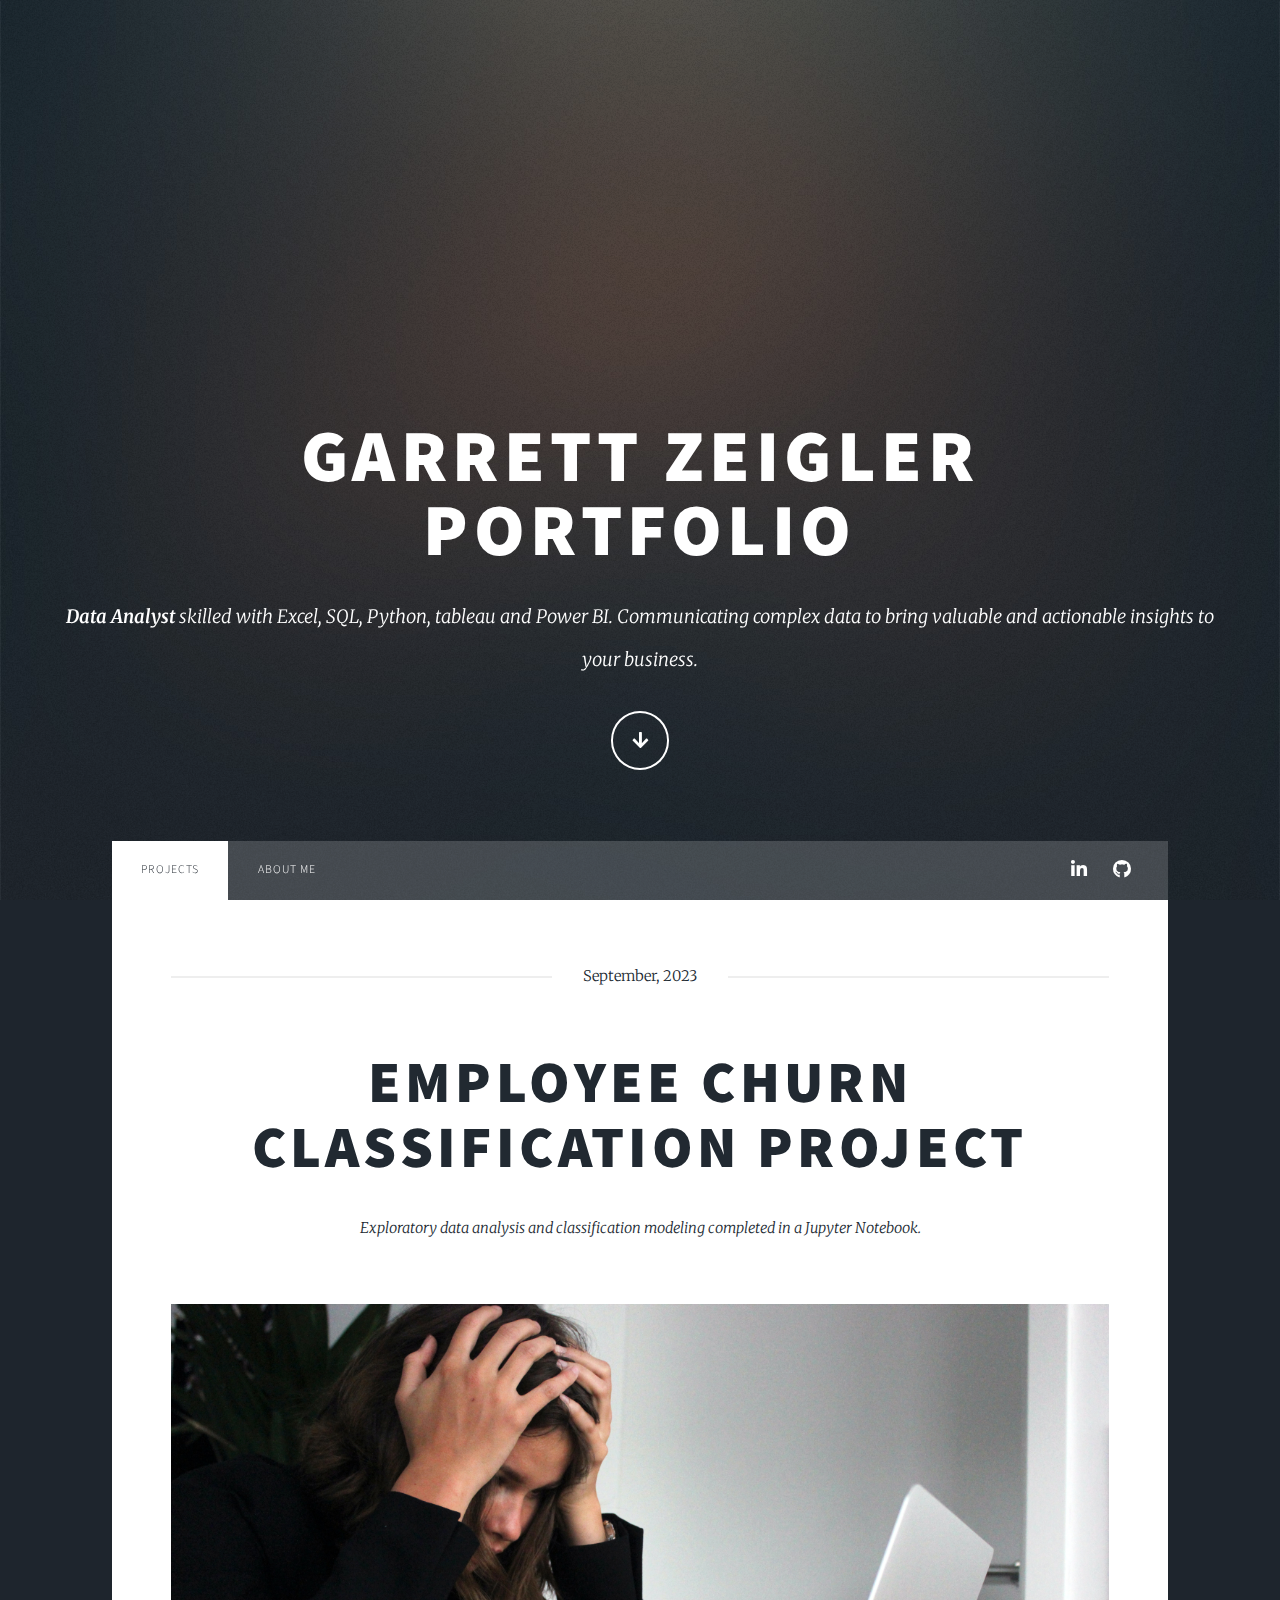
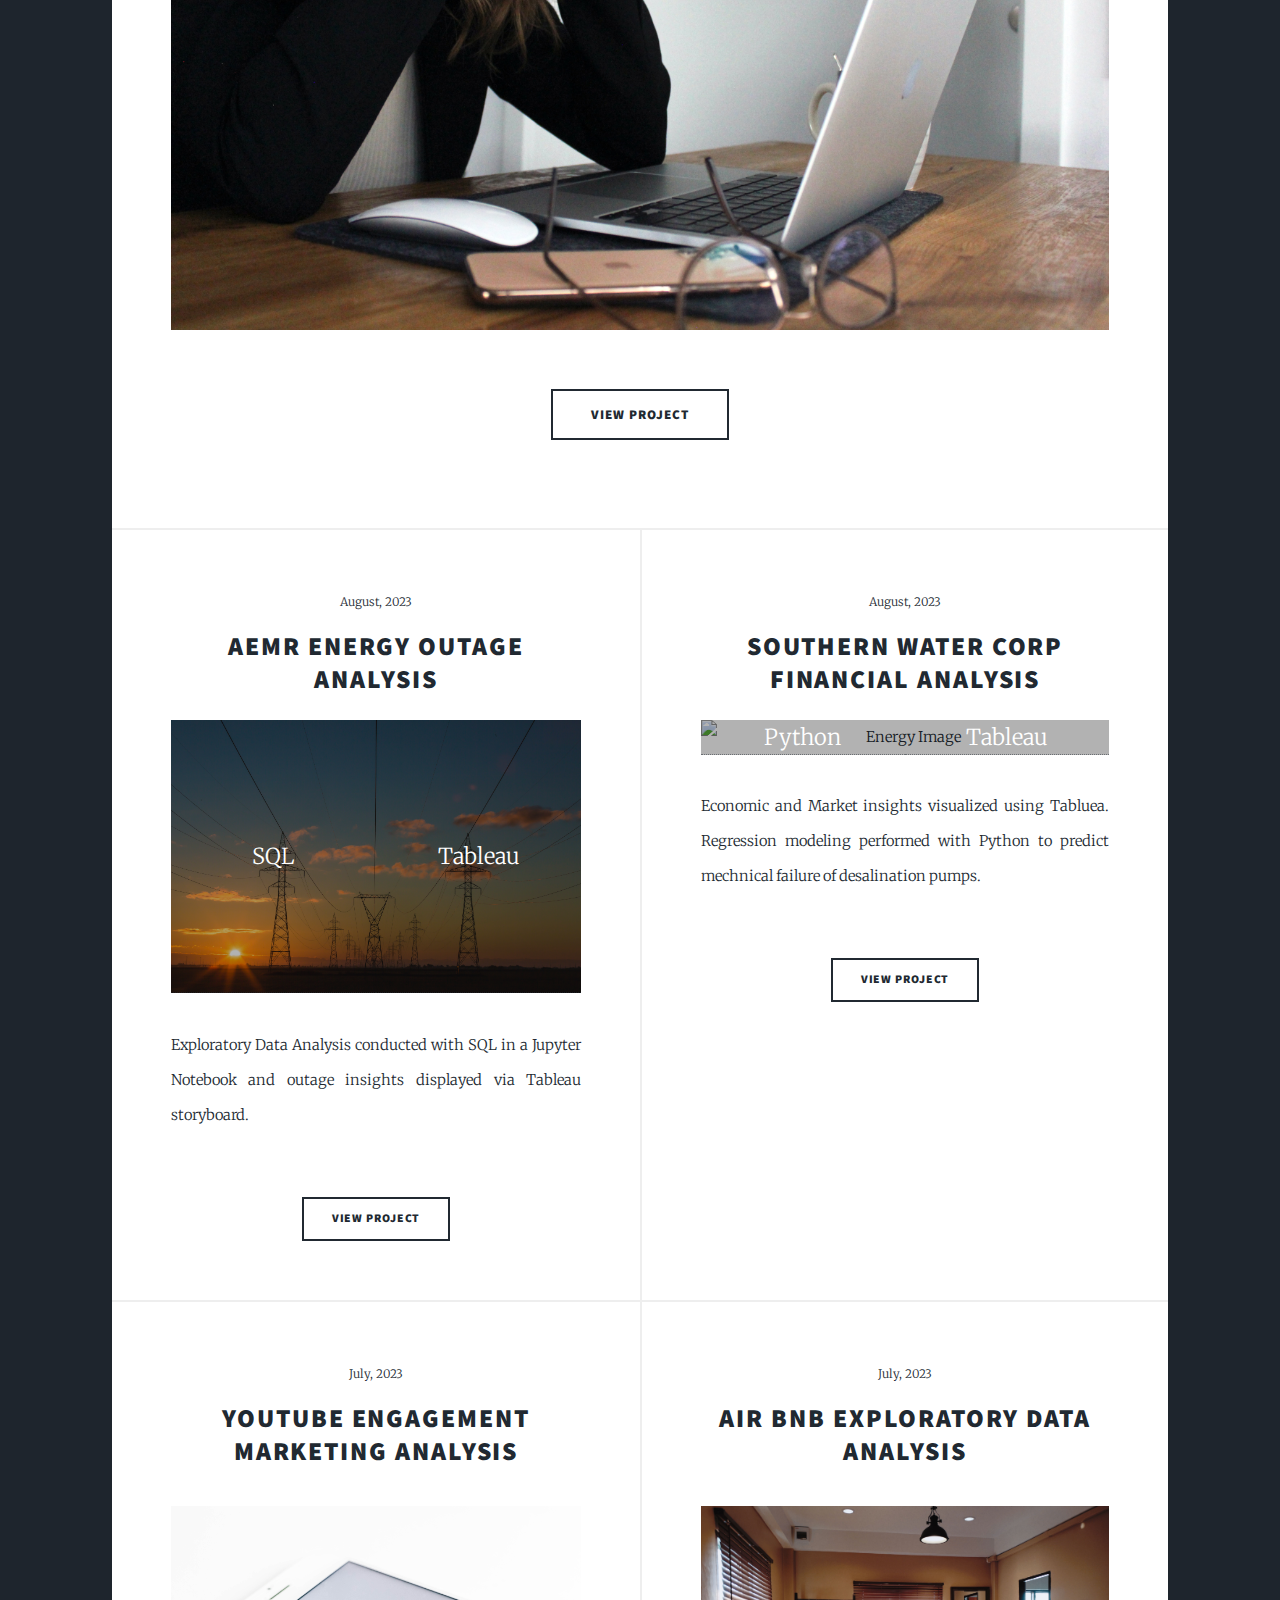
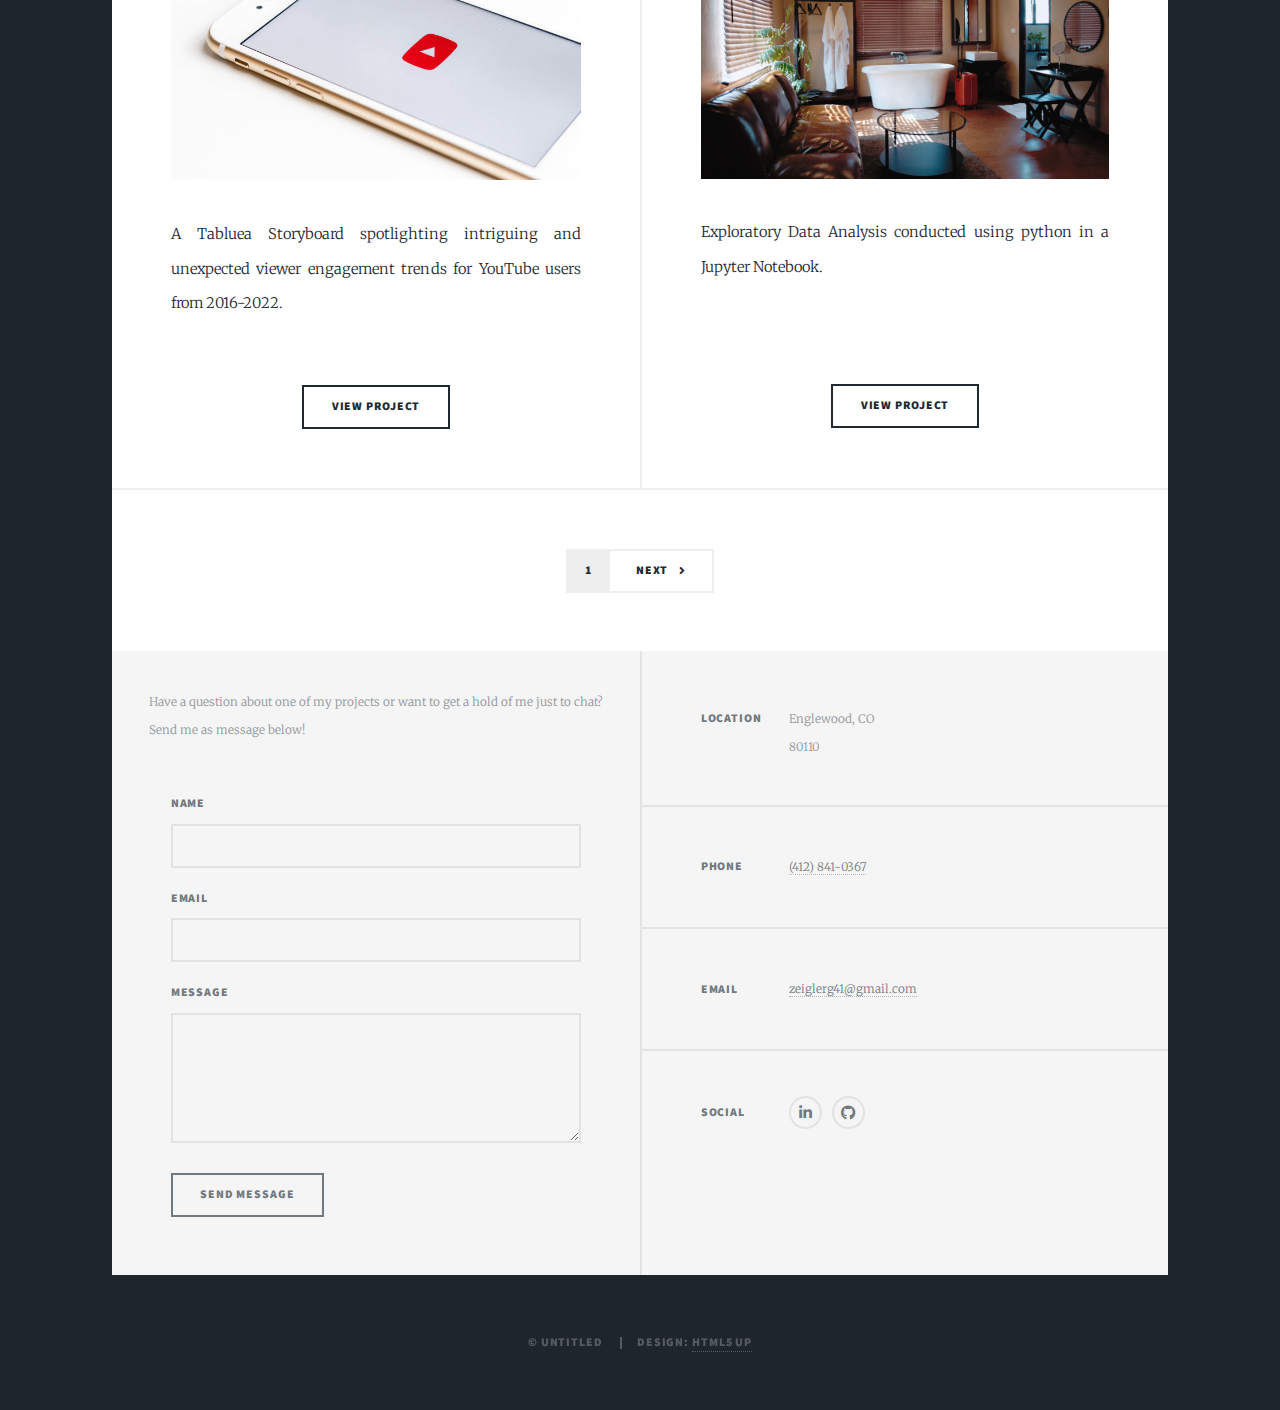
==== index.html @ 4437b3c1 "Add files for webpage" ====
<!DOCTYPE html>
<!--
	Massively by HTML5 UP
	html5up.net | @ajlkn
	Free for personal and commercial use under the CCA 3.0 license (html5up.net/license)
-->
<html>
  <head>
    <title>Garrett Zeigler Business Analyst Portfolio</title>
    <meta charset="utf-8" />
    <meta
      name="viewport"
      content="width=device-width, initial-scale=1, user-scalable=no"
    />
    <link rel="stylesheet" href="assets/css/main.css" />
    <link
      rel="stylesheet"
      href="https://use.fontawesome.com/releases/v5.9.0/css/all.css"
    />
    <noscript
      ><link rel="stylesheet" href="assets/css/noscript.css"
    /></noscript>
  </head>
  <body class="is-preload">
    <!-- Wrapper -->
    <div id="wrapper" class="fade-in">
      <!-- Intro -->
      <div id="intro">
        <h1>
          Garrett Zeigler<br />
          Portfolio
        </h1>
        <p>
          <b>Data Analyst</b> skilled with Excel, SQL, Python, tableau and Power
          BI. Communicating complex data to bring valuable and actionable
          insights to your business.
        </p>
        <ul class="actions">
          <li>
            <a
              href="#header"
              class="button icon solid solo fa-arrow-down scrolly"
              >Cont</a
            >
          </li>
        </ul>
      </div>

      <!-- Header -->
      <header id="header">
        <a href="index.html" class="logo">Projects</a>
      </header>

      <!-- Nav -->
      <nav id="nav">
        <ul class="links">
          <li class="active"><a href="index.html">Projects</a></li>
          <li><a href="generic.html">About Me</a></li>
        </ul>
        <ul class="icons">
          <li>
            <a
              href="http://www.linkedin.com/in/garrettzeigler"
              class="icon brands fa-linkedin-in" target="_blank"
              ><span class="label">LinkedIn</span></a
            >
          </li>
          <li>
            <a
              href="https://github.com/zeiglerg41"
              class="icon brands fa-github" target="_blank"
              ><span class="label">GitHub</span></a
            >
          </li>
        </ul>
      </nav>

      <!-- Main -->
      <div id="main">
        <!-- Featured Post -->
        <article class="post featured">
          <header class="major">
            <span class="date">September, 2023</span>
            <h2>Employee Churn classification project</h2>
            <p>
              Exploratory data analysis and classification modeling completed in
              a Jupyter Notebook.
            </p>
          </header>
          <a
            href="https://github.com/zeiglerg41/capstone_II_employee_churn/blob/7a2cb08b3b236448543267a39d66e157c0d852d6/v2_employee_turnover_eda.ipynb"
            class="image main"
            target="_blank"
            ><img src="images/stress.jpg" alt=""
          /></a>
          <ul class="actions special">
            <li>
              <a
                href="https://github.com/zeiglerg41/capstone_II_employee_churn/blob/7a2cb08b3b236448543267a39d66e157c0d852d6/v2_employee_turnover_eda.ipynb"
                class="button large"
                target="_blank"
                >View project</a
              >
            </li>
          </ul>
        </article>

        <!-- Posts -->
        <section class="posts">
          <article>
            <header>
              <span class="date">August, 2023</span>
              <h2>AEMR Energy Outage Analysis</h2>
            </header>
            <div class="image-container">
              <img src="images/energy.jpg" alt="Energy Image" />
              <a
                href="https://github.com/zeiglerg41/SQL/blob/65ae4724a174b4909145ac3aff35c2791d7ef05a/AEMR_SQL_Case_Study.ipynb"
                class="overlay left"
                target="_blank"
                >SQL</a
              >
              <a
                href="https://public.tableau.com/app/profile/garrett.zeigler/viz/AEMREnergyOutageCaseStudy/AEMRCaseStudy"
                class="overlay right"
                target="_blank"
                >Tableau</a
              >
            </div>
            <br />
            <p>
              Exploratory Data Analysis conducted with SQL in a Jupyter Notebook
              and outage insights displayed via Tableau storyboard.
            </p>
            <br />
            <ul class="actions special">
              <li>
                <a
                  href="https://public.tableau.com/app/profile/garrett.zeigler/viz/ChemCorpSegmentationCaseStudy/ExecutiveOverview-ProfitabilitybyIndustryandProduct"
                  class="button"
                  target="_blank"
                  >View Project</a
                >
              </li>
            </ul>
          </article>
          <article>
            <header>
              <span class="date">August, 2023</span>
              <h2>Southern Water Corp Financial Analysis</h2>
            </header>
            <div class="image-container">
              <img src="images/water_plant.jpg" alt="Energy Image" />
              <a
                href="https://github.com/zeiglerg41/Python/blob/7d1cd2fb1d335bc8688efe6ddc2767d666e6a555/Southern_Water_Corp_OLS_Case_Study_Student_Facing_160221.ipynb"
                class="overlay left"
                target="_blank"
                >Python</a
              >
              <a
                href="https://public.tableau.com/app/profile/garrett.zeigler/viz/FinancialAnalysisCaseStudy-SouthernWaterCorpExecutivePresentation/FinancialAnalysis-SouthernWaterCorps"
                class="overlay right"
                target="_blank"
                >Tableau</a
              >
            </div>
            <br />
            <p>
              Economic and Market insights visualized using Tabluea. Regression
              modeling performed with Python to predict mechnical failure of
              desalination pumps.
            </p>
            <ul class="actions special">
              <li>
                <br /><a
                  href="https://public.tableau.com/app/profile/garrett.zeigler/viz/ChemCorpSegmentationCaseStudy/ExecutiveOverview-ProfitabilitybyIndustryandProduct"
                  class="button"
                  target="_blank"
                  >View Project</a
                >
              </li>
            </ul>
          </article>

          <article>
            <header>
              <span class="date">July, 2023</span>
              <h2>Youtube Engagement Marketing Analysis</h2>
            </header>
            <a
              href="https://public.tableau.com/app/profile/garrett.zeigler/viz/YoutubeStatistics-ExeuctivePresentation_16918642775940/YoutubeStatisticsEngagementAnalysis"
              class="image fit"
              target="_blank"
              ><img src="images/youtube.jpg" alt=""
            /></a>
            <p>
              A Tabluea Storyboard spotlighting intriguing and unexpected viewer
              engagement trends for YouTube users from 2016-2022.
            </p>
            <br />
            <ul class="actions special">
              <li>
                <a
                  href="https://public.tableau.com/app/profile/garrett.zeigler/viz/YoutubeStatistics-ExeuctivePresentation_16918642775940/YoutubeStatisticsEngagementAnalysis"
                  class="button"
                  target="_blank"
                  >View Project</a
                >
              </li>
            </ul>
          </article>

          <article>
            <header>
              <span class="date">July, 2023</span>
              <h2>Air bnb exploratory data analysis</h2>
            </header>
            <a
              href="https://github.com/zeiglerg41/SQL/blob/main/Airbnb_mini_EDA.ipynb"
              class="image fit"
              target="_blank"
              ><img src="images/bnb.jpg" alt=""
            /></a>
            <p>
              Exploratory Data Analysis conducted using python in a Jupyter
              Notebook.
            </p>
            <br /><br />
            <ul class="actions special">
              <li>
                <a
                  href="https://github.com/zeiglerg41/SQL/blob/main/Airbnb_mini_EDA.ipynb"
                  class="button"
                  target="_blank"
                  >View Project</a
                >
              </li>
            </ul>
          </article>
        </section>

        <!-- Footer -->
        <footer>
          <div class="pagination">
            <!--<a href="#" class="previous">Prev</a>-->
            <a href="#" class="page active">1</a>
            <a href="#" class="next">Next</a>
          </div>
        </footer>
      </div>

      <!-- Footer -->
      <footer id="footer">
        <section>
          <form method="post" action="#">
            <div class="fields">
              <p>
                Have a question about one of my projects or want to get a hold
                of me just to chat?
                <br />
                Send me as message below!
              </p>
              <div class="field">
                <label for="name">Name</label>
                <input type="text" name="name" id="name" />
              </div>
              <div class="field">
                <label for="email">Email</label>
                <input type="text" name="email" id="email" />
              </div>
              <div class="field">
                <label for="message">Message</label>
                <textarea name="message" id="message" rows="3"></textarea>
              </div>
            </div>
            <ul class="actions">
              <li><input type="submit" value="Send Message" /></li>
            </ul>
          </form>
        </section>
        <section class="split contact">
          <section class="alt">
            <h3>Location</h3>
            <p>
              Englewood, CO <br />
              80110
            </p>
          </section>
          <section>
            <h3>Phone</h3>
            <p><a href="#">(412) 841-0367</a></p>
          </section>
          <section>
            <h3>Email</h3>
            <p><a href="#">zeiglerg41@gmail.com</a></p>
          </section>
          <section>
            <h3>Social</h3>
            <ul class="icons alt">
              <li>
                <a
                  href="http://www.linkedin.com/in/garrettzeigler"
                  class="icon brands fa-linkedin-in" target="_blank"
                  ><span class="label">LinkedIn</span></a
                >
              </li>
              <li>
                <a
                  href="https://github.com/zeiglerg41"
                  class="icon brands fa-github" target="_blank"
                  ><span class="label">GitHub</span></a
                >
              </li>
            </ul>
          </section>
        </section>
      </footer>

      <!-- Copyright -->
      <div id="copyright">
        <ul>
          <li>&copy; Untitled</li>
          <li>Design: <a href="https://html5up.net">HTML5 UP</a></li>
        </ul>
      </div>
    </div>

    <!-- Scripts -->
    <script src="assets/js/jquery.min.js"></script>
    <script src="assets/js/jquery.scrollex.min.js"></script>
    <script src="assets/js/jquery.scrolly.min.js"></script>
    <script src="assets/js/browser.min.js"></script>
    <script src="assets/js/breakpoints.min.js"></script>
    <script src="assets/js/util.js"></script>
    <script src="assets/js/main.js"></script>
  </body>
</html>
---- assets/css/main.css ----
@import url(fontawesome-all.min.css);
@import url("https://fonts.googleapis.com/css?family=Merriweather:300,700,300italic,700italic|Source+Sans+Pro:900");

/*
	Massively by HTML5 UP
	html5up.net | @ajlkn
	Free for personal and commercial use under the CCA 3.0 license (html5up.net/license)
*/

html,
body,
div,
span,
applet,
object,
iframe,
h1,
h2,
h3,
h4,
h5,
h6,
p,
blockquote,
pre,
a,
abbr,
acronym,
address,
big,
cite,
code,
del,
dfn,
em,
img,
ins,
kbd,
q,
s,
samp,
small,
strike,
strong,
sub,
sup,
tt,
var,
b,
u,
i,
center,
dl,
dt,
dd,
ol,
ul,
li,
fieldset,
form,
label,
legend,
table,
caption,
tbody,
tfoot,
thead,
tr,
th,
td,
article,
aside,
canvas,
details,
embed,
figure,
figcaption,
footer,
header,
hgroup,
menu,
nav,
output,
ruby,
section,
summary,
time,
mark,
audio,
video {
  margin: 0;
  padding: 0;
  border: 0;
  font-size: 100%;
  font: inherit;
  vertical-align: baseline;
}

article,
aside,
details,
figcaption,
figure,
footer,
header,
hgroup,
menu,
nav,
section {
  display: block;
}

body {
  line-height: 1;
}

ol,
ul {
  list-style: none;
}

blockquote,
q {
  quotes: none;
}

blockquote:before,
blockquote:after,
q:before,
q:after {
  content: "";
  content: none;
}

table {
  border-collapse: collapse;
  border-spacing: 0;
}

body {
  -webkit-text-size-adjust: none;
}

mark {
  background-color: transparent;
  color: inherit;
}

input::-moz-focus-inner {
  border: 0;
  padding: 0;
}

input,
select,
textarea {
  -moz-appearance: none;
  -webkit-appearance: none;
  -ms-appearance: none;
  appearance: none;
}

/* Basic */

@-ms-viewport {
  width: device-width;
}

body {
  -ms-overflow-style: scrollbar;
}

@media screen and (max-width: 480px) {
  html,
  body {
    min-width: 320px;
  }
}

html {
  box-sizing: border-box;
}

*,
*:before,
*:after {
  box-sizing: inherit;
}

body {
  background-color: #1e252d;
}

body.is-preload *,
body.is-preload *:before,
body.is-preload *:after {
  -moz-animation: none !important;
  -webkit-animation: none !important;
  -ms-animation: none !important;
  animation: none !important;
  -moz-transition: none !important;
  -webkit-transition: none !important;
  -ms-transition: none !important;
  transition: none !important;
}

/* Type */

html {
  font-size: 16pt;
}

@media screen and (max-width: 1680px) {
  html {
    font-size: 12pt;
  }
}

@media screen and (max-width: 1280px) {
  html {
    font-size: 11pt;
  }
}

@media screen and (max-width: 360px) {
  html {
    font-size: 10pt;
  }
}

body {
  color: #212931;
}

body,
input,
select,
textarea {
  font-family: "Merriweather", Georgia, serif;
  font-weight: 300;
  font-size: 1rem;
  line-height: 2.375;
}

a {
  -moz-transition: color 0.2s ease-in-out, background-color 0.2s ease-in-out,
    border-color 0.2s ease-in-out, box-shadow 0.2s ease-in-out;
  -webkit-transition: color 0.2s ease-in-out, background-color 0.2s ease-in-out,
    border-color 0.2s ease-in-out, box-shadow 0.2s ease-in-out;
  -ms-transition: color 0.2s ease-in-out, background-color 0.2s ease-in-out,
    border-color 0.2s ease-in-out, box-shadow 0.2s ease-in-out;
  transition: color 0.2s ease-in-out, background-color 0.2s ease-in-out,
    border-color 0.2s ease-in-out, box-shadow 0.2s ease-in-out;
  border-bottom: dotted 1px;
  text-decoration: none;
}

a:hover {
  border-bottom-color: transparent;
}

strong,
b {
  font-weight: 600;
}

em,
i {
  font-style: italic;
}

p {
  text-align: justify;
  margin: 0 0 2rem 0;
}

h1,
h2,
h3,
h4,
h5,
h6 {
  font-family: "Source Sans Pro", Helvetica, sans-serif;
  font-weight: 900;
  line-height: 1.5;
  letter-spacing: 0.075em;
  text-transform: uppercase;
  margin: 0 0 1rem 0;
}

h1 a,
h2 a,
h3 a,
h4 a,
h5 a,
h6 a {
  border-bottom: 0;
  color: inherit;
  text-decoration: none;
}

h1 {
  font-size: 4rem;
  line-height: 1.1;
  margin: 0 0 2rem 0;
}

h2 {
  font-size: 1.75rem;
  line-height: 1.3;
  margin: 0 0 1.5rem 0;
}

h3 {
  font-size: 1.25rem;
  margin: 0 0 1.5rem 0;
}

h4 {
  font-size: 1rem;
}

h5 {
  font-size: 0.9rem;
}

h6 {
  font-size: 0.8rem;
}

sub {
  font-size: 0.8rem;
  position: relative;
  top: 0.5rem;
}

sup {
  font-size: 0.8rem;
  position: relative;
  top: -0.5rem;
}

blockquote {
  border-left: solid 4px;
  font-style: italic;
  margin: 0 0 2rem 0;
  padding: 0.5rem 0 0.5rem 2rem;
}

code {
  border: solid 2px;
  font-family: "Courier New", monospace;
  font-size: 0.9rem;
  margin: 0 0.25rem;
  padding: 0.25rem 0.65rem;
}

pre {
  -webkit-overflow-scrolling: touch;
  font-family: "Courier New", monospace;
  font-size: 0.9rem;
  margin: 0 0 2rem 0;
}

pre code {
  display: block;
  line-height: 1.75;
  padding: 1rem 1.5rem;
  overflow-x: auto;
}

hr {
  border: 0;
  border-bottom: solid 2px;
  margin: 3rem 0;
}

hr.major {
  margin: 5rem 0;
}

.align-left {
  text-align: left;
}

.align-center {
  text-align: center;
}

.align-right {
  text-align: right;
}

input,
select,
textarea {
  color: #212931;
}

a {
  color: #212931;
  border-bottom-color: rgba(33, 41, 49, 0.5);
}

a:hover {
  border-bottom-color: transparent;
  color: #18bfef !important;
}

strong,
b {
  color: #212931;
}

h1,
h2,
h3,
h4,
h5,
h6 {
  color: #212931;
}

blockquote {
  border-left-color: #eeeeee;
}

code {
  background: rgba(220, 220, 220, 0.25);
  border-color: #eeeeee;
}

hr {
  border-bottom-color: #eeeeee;
}

.image-container {
  position: relative;
  width: 100%;
  max-width: your-image-width; /* Adjust according to your image's width */
  height: your-image-height; /* Adjust according to your image's height */
  overflow: hidden;
}

.image-container img {
  display: block;
  width: 100%;
  height: auto;
}

.overlay {
  position: absolute;
  top: 0;
  bottom: 0;
  width: 50%;
  display: flex;
  align-items: center;
  justify-content: center;
  background-color: rgba(0, 0, 0, 0.3); /* Black background with 30% opacity */
  color: #fff; /* Changed text color to white for better visibility on a dark background */
  text-align: center;
  font-size: 1.5rem;
  cursor: pointer;
  transition: background-color 0.3s;
}

.overlay:hover {
  background-color: rgba(
    0,
    0,
    0,
    0.7
  ); /* On hover, make it darker by increasing opacity */
}

.overlay.left {
  left: 0;
}

.overlay.right {
  right: 0;
}

/* Row */

.row {
  display: flex;
  flex-wrap: wrap;
  box-sizing: border-box;
  align-items: stretch;
}

.row > * {
  box-sizing: border-box;
}

.row.gtr-uniform > * > :last-child {
  margin-bottom: 0;
}

.row.aln-left {
  justify-content: flex-start;
}

.row.aln-center {
  justify-content: center;
}

.row.aln-right {
  justify-content: flex-end;
}

.row.aln-top {
  align-items: flex-start;
}

.row.aln-middle {
  align-items: center;
}

.row.aln-bottom {
  align-items: flex-end;
}

.row > .imp {
  order: -1;
}

.row > .col-1 {
  width: 8.33333%;
}

.row > .off-1 {
  margin-left: 8.33333%;
}

.row > .col-2 {
  width: 16.66667%;
}

.row > .off-2 {
  margin-left: 16.66667%;
}

.row > .col-3 {
  width: 25%;
}

.row > .off-3 {
  margin-left: 25%;
}

.row > .col-4 {
  width: 33.33333%;
}

.row > .off-4 {
  margin-left: 33.33333%;
}

.row > .col-5 {
  width: 41.66667%;
}

.row > .off-5 {
  margin-left: 41.66667%;
}

.row > .col-6 {
  width: 50%;
}

.row > .off-6 {
  margin-left: 50%;
}

.row > .col-7 {
  width: 58.33333%;
}

.row > .off-7 {
  margin-left: 58.33333%;
}

.row > .col-8 {
  width: 66.66667%;
}

.row > .off-8 {
  margin-left: 66.66667%;
}

.row > .col-9 {
  width: 75%;
}

.row > .off-9 {
  margin-left: 75%;
}

.row > .col-10 {
  width: 83.33333%;
}

.row > .off-10 {
  margin-left: 83.33333%;
}

.row > .col-11 {
  width: 91.66667%;
}

.row > .off-11 {
  margin-left: 91.66667%;
}

.row > .col-12 {
  width: 100%;
}

.row > .off-12 {
  margin-left: 100%;
}

.row.gtr-0 {
  margin-top: 0;
  margin-left: 0rem;
}

.row.gtr-0 > * {
  padding: 0 0 0 0rem;
}

.row.gtr-0.gtr-uniform {
  margin-top: 0rem;
}

.row.gtr-0.gtr-uniform > * {
  padding-top: 0rem;
}

.row.gtr-25 {
  margin-top: 0;
  margin-left: -0.375rem;
}

.row.gtr-25 > * {
  padding: 0 0 0 0.375rem;
}

.row.gtr-25.gtr-uniform {
  margin-top: -0.375rem;
}

.row.gtr-25.gtr-uniform > * {
  padding-top: 0.375rem;
}

.row.gtr-50 {
  margin-top: 0;
  margin-left: -0.75rem;
}

.row.gtr-50 > * {
  padding: 0 0 0 0.75rem;
}

.row.gtr-50.gtr-uniform {
  margin-top: -0.75rem;
}

.row.gtr-50.gtr-uniform > * {
  padding-top: 0.75rem;
}

.row {
  margin-top: 0;
  margin-left: -1.5rem;
}

.row > * {
  padding: 0 0 0 1.5rem;
}

.row.gtr-uniform {
  margin-top: -1.5rem;
}

.row.gtr-uniform > * {
  padding-top: 1.5rem;
}

.row.gtr-150 {
  margin-top: 0;
  margin-left: -2.25rem;
}

.row.gtr-150 > * {
  padding: 0 0 0 2.25rem;
}

.row.gtr-150.gtr-uniform {
  margin-top: -2.25rem;
}

.row.gtr-150.gtr-uniform > * {
  padding-top: 2.25rem;
}

.row.gtr-200 {
  margin-top: 0;
  margin-left: -3rem;
}

.row.gtr-200 > * {
  padding: 0 0 0 3rem;
}

.row.gtr-200.gtr-uniform {
  margin-top: -3rem;
}

.row.gtr-200.gtr-uniform > * {
  padding-top: 3rem;
}

@media screen and (max-width: 1680px) {
  .row {
    display: flex;
    flex-wrap: wrap;
    box-sizing: border-box;
    align-items: stretch;
  }

  .row > * {
    box-sizing: border-box;
  }

  .row.gtr-uniform > * > :last-child {
    margin-bottom: 0;
  }

  .row.aln-left {
    justify-content: flex-start;
  }

  .row.aln-center {
    justify-content: center;
  }

  .row.aln-right {
    justify-content: flex-end;
  }

  .row.aln-top {
    align-items: flex-start;
  }

  .row.aln-middle {
    align-items: center;
  }

  .row.aln-bottom {
    align-items: flex-end;
  }

  .row > .imp-xlarge {
    order: -1;
  }

  .row > .col-1-xlarge {
    width: 8.33333%;
  }

  .row > .off-1-xlarge {
    margin-left: 8.33333%;
  }

  .row > .col-2-xlarge {
    width: 16.66667%;
  }

  .row > .off-2-xlarge {
    margin-left: 16.66667%;
  }

  .row > .col-3-xlarge {
    width: 25%;
  }

  .row > .off-3-xlarge {
    margin-left: 25%;
  }

  .row > .col-4-xlarge {
    width: 33.33333%;
  }

  .row > .off-4-xlarge {
    margin-left: 33.33333%;
  }

  .row > .col-5-xlarge {
    width: 41.66667%;
  }

  .row > .off-5-xlarge {
    margin-left: 41.66667%;
  }

  .row > .col-6-xlarge {
    width: 50%;
  }

  .row > .off-6-xlarge {
    margin-left: 50%;
  }

  .row > .col-7-xlarge {
    width: 58.33333%;
  }

  .row > .off-7-xlarge {
    margin-left: 58.33333%;
  }

  .row > .col-8-xlarge {
    width: 66.66667%;
  }

  .row > .off-8-xlarge {
    margin-left: 66.66667%;
  }

  .row > .col-9-xlarge {
    width: 75%;
  }

  .row > .off-9-xlarge {
    margin-left: 75%;
  }

  .row > .col-10-xlarge {
    width: 83.33333%;
  }

  .row > .off-10-xlarge {
    margin-left: 83.33333%;
  }

  .row > .col-11-xlarge {
    width: 91.66667%;
  }

  .row > .off-11-xlarge {
    margin-left: 91.66667%;
  }

  .row > .col-12-xlarge {
    width: 100%;
  }

  .row > .off-12-xlarge {
    margin-left: 100%;
  }

  .row.gtr-0 {
    margin-top: 0;
    margin-left: 0rem;
  }

  .row.gtr-0 > * {
    padding: 0 0 0 0rem;
  }

  .row.gtr-0.gtr-uniform {
    margin-top: 0rem;
  }

  .row.gtr-0.gtr-uniform > * {
    padding-top: 0rem;
  }

  .row.gtr-25 {
    margin-top: 0;
    margin-left: -0.375rem;
  }

  .row.gtr-25 > * {
    padding: 0 0 0 0.375rem;
  }

  .row.gtr-25.gtr-uniform {
    margin-top: -0.375rem;
  }

  .row.gtr-25.gtr-uniform > * {
    padding-top: 0.375rem;
  }

  .row.gtr-50 {
    margin-top: 0;
    margin-left: -0.75rem;
  }

  .row.gtr-50 > * {
    padding: 0 0 0 0.75rem;
  }

  .row.gtr-50.gtr-uniform {
    margin-top: -0.75rem;
  }

  .row.gtr-50.gtr-uniform > * {
    padding-top: 0.75rem;
  }

  .row {
    margin-top: 0;
    margin-left: -1.5rem;
  }

  .row > * {
    padding: 0 0 0 1.5rem;
  }

  .row.gtr-uniform {
    margin-top: -1.5rem;
  }

  .row.gtr-uniform > * {
    padding-top: 1.5rem;
  }

  .row.gtr-150 {
    margin-top: 0;
    margin-left: -2.25rem;
  }

  .row.gtr-150 > * {
    padding: 0 0 0 2.25rem;
  }

  .row.gtr-150.gtr-uniform {
    margin-top: -2.25rem;
  }

  .row.gtr-150.gtr-uniform > * {
    padding-top: 2.25rem;
  }

  .row.gtr-200 {
    margin-top: 0;
    margin-left: -3rem;
  }

  .row.gtr-200 > * {
    padding: 0 0 0 3rem;
  }

  .row.gtr-200.gtr-uniform {
    margin-top: -3rem;
  }

  .row.gtr-200.gtr-uniform > * {
    padding-top: 3rem;
  }
}

@media screen and (max-width: 1280px) {
  .row {
    display: flex;
    flex-wrap: wrap;
    box-sizing: border-box;
    align-items: stretch;
  }

  .row > * {
    box-sizing: border-box;
  }

  .row.gtr-uniform > * > :last-child {
    margin-bottom: 0;
  }

  .row.aln-left {
    justify-content: flex-start;
  }

  .row.aln-center {
    justify-content: center;
  }

  .row.aln-right {
    justify-content: flex-end;
  }

  .row.aln-top {
    align-items: flex-start;
  }

  .row.aln-middle {
    align-items: center;
  }

  .row.aln-bottom {
    align-items: flex-end;
  }

  .row > .imp-large {
    order: -1;
  }

  .row > .col-1-large {
    width: 8.33333%;
  }

  .row > .off-1-large {
    margin-left: 8.33333%;
  }

  .row > .col-2-large {
    width: 16.66667%;
  }

  .row > .off-2-large {
    margin-left: 16.66667%;
  }

  .row > .col-3-large {
    width: 25%;
  }

  .row > .off-3-large {
    margin-left: 25%;
  }

  .row > .col-4-large {
    width: 33.33333%;
  }

  .row > .off-4-large {
    margin-left: 33.33333%;
  }

  .row > .col-5-large {
    width: 41.66667%;
  }

  .row > .off-5-large {
    margin-left: 41.66667%;
  }

  .row > .col-6-large {
    width: 50%;
  }

  .row > .off-6-large {
    margin-left: 50%;
  }

  .row > .col-7-large {
    width: 58.33333%;
  }

  .row > .off-7-large {
    margin-left: 58.33333%;
  }

  .row > .col-8-large {
    width: 66.66667%;
  }

  .row > .off-8-large {
    margin-left: 66.66667%;
  }

  .row > .col-9-large {
    width: 75%;
  }

  .row > .off-9-large {
    margin-left: 75%;
  }

  .row > .col-10-large {
    width: 83.33333%;
  }

  .row > .off-10-large {
    margin-left: 83.33333%;
  }

  .row > .col-11-large {
    width: 91.66667%;
  }

  .row > .off-11-large {
    margin-left: 91.66667%;
  }

  .row > .col-12-large {
    width: 100%;
  }

  .row > .off-12-large {
    margin-left: 100%;
  }

  .row.gtr-0 {
    margin-top: 0;
    margin-left: 0rem;
  }

  .row.gtr-0 > * {
    padding: 0 0 0 0rem;
  }

  .row.gtr-0.gtr-uniform {
    margin-top: 0rem;
  }

  .row.gtr-0.gtr-uniform > * {
    padding-top: 0rem;
  }

  .row.gtr-25 {
    margin-top: 0;
    margin-left: -0.375rem;
  }

  .row.gtr-25 > * {
    padding: 0 0 0 0.375rem;
  }

  .row.gtr-25.gtr-uniform {
    margin-top: -0.375rem;
  }

  .row.gtr-25.gtr-uniform > * {
    padding-top: 0.375rem;
  }

  .row.gtr-50 {
    margin-top: 0;
    margin-left: -0.75rem;
  }

  .row.gtr-50 > * {
    padding: 0 0 0 0.75rem;
  }

  .row.gtr-50.gtr-uniform {
    margin-top: -0.75rem;
  }

  .row.gtr-50.gtr-uniform > * {
    padding-top: 0.75rem;
  }

  .row {
    margin-top: 0;
    margin-left: -1.5rem;
  }

  .row > * {
    padding: 0 0 0 1.5rem;
  }

  .row.gtr-uniform {
    margin-top: -1.5rem;
  }

  .row.gtr-uniform > * {
    padding-top: 1.5rem;
  }

  .row.gtr-150 {
    margin-top: 0;
    margin-left: -2.25rem;
  }

  .row.gtr-150 > * {
    padding: 0 0 0 2.25rem;
  }

  .row.gtr-150.gtr-uniform {
    margin-top: -2.25rem;
  }

  .row.gtr-150.gtr-uniform > * {
    padding-top: 2.25rem;
  }

  .row.gtr-200 {
    margin-top: 0;
    margin-left: -3rem;
  }

  .row.gtr-200 > * {
    padding: 0 0 0 3rem;
  }

  .row.gtr-200.gtr-uniform {
    margin-top: -3rem;
  }

  .row.gtr-200.gtr-uniform > * {
    padding-top: 3rem;
  }
}

@media screen and (max-width: 980px) {
  .row {
    display: flex;
    flex-wrap: wrap;
    box-sizing: border-box;
    align-items: stretch;
  }

  .row > * {
    box-sizing: border-box;
  }

  .row.gtr-uniform > * > :last-child {
    margin-bottom: 0;
  }

  .row.aln-left {
    justify-content: flex-start;
  }

  .row.aln-center {
    justify-content: center;
  }

  .row.aln-right {
    justify-content: flex-end;
  }

  .row.aln-top {
    align-items: flex-start;
  }

  .row.aln-middle {
    align-items: center;
  }

  .row.aln-bottom {
    align-items: flex-end;
  }

  .row > .imp-medium {
    order: -1;
  }

  .row > .col-1-medium {
    width: 8.33333%;
  }

  .row > .off-1-medium {
    margin-left: 8.33333%;
  }

  .row > .col-2-medium {
    width: 16.66667%;
  }

  .row > .off-2-medium {
    margin-left: 16.66667%;
  }

  .row > .col-3-medium {
    width: 25%;
  }

  .row > .off-3-medium {
    margin-left: 25%;
  }

  .row > .col-4-medium {
    width: 33.33333%;
  }

  .row > .off-4-medium {
    margin-left: 33.33333%;
  }

  .row > .col-5-medium {
    width: 41.66667%;
  }

  .row > .off-5-medium {
    margin-left: 41.66667%;
  }

  .row > .col-6-medium {
    width: 50%;
  }

  .row > .off-6-medium {
    margin-left: 50%;
  }

  .row > .col-7-medium {
    width: 58.33333%;
  }

  .row > .off-7-medium {
    margin-left: 58.33333%;
  }

  .row > .col-8-medium {
    width: 66.66667%;
  }

  .row > .off-8-medium {
    margin-left: 66.66667%;
  }

  .row > .col-9-medium {
    width: 75%;
  }

  .row > .off-9-medium {
    margin-left: 75%;
  }

  .row > .col-10-medium {
    width: 83.33333%;
  }

  .row > .off-10-medium {
    margin-left: 83.33333%;
  }

  .row > .col-11-medium {
    width: 91.66667%;
  }

  .row > .off-11-medium {
    margin-left: 91.66667%;
  }

  .row > .col-12-medium {
    width: 100%;
  }

  .row > .off-12-medium {
    margin-left: 100%;
  }

  .row.gtr-0 {
    margin-top: 0;
    margin-left: 0rem;
  }

  .row.gtr-0 > * {
    padding: 0 0 0 0rem;
  }

  .row.gtr-0.gtr-uniform {
    margin-top: 0rem;
  }

  .row.gtr-0.gtr-uniform > * {
    padding-top: 0rem;
  }

  .row.gtr-25 {
    margin-top: 0;
    margin-left: -0.375rem;
  }

  .row.gtr-25 > * {
    padding: 0 0 0 0.375rem;
  }

  .row.gtr-25.gtr-uniform {
    margin-top: -0.375rem;
  }

  .row.gtr-25.gtr-uniform > * {
    padding-top: 0.375rem;
  }

  .row.gtr-50 {
    margin-top: 0;
    margin-left: -0.75rem;
  }

  .row.gtr-50 > * {
    padding: 0 0 0 0.75rem;
  }

  .row.gtr-50.gtr-uniform {
    margin-top: -0.75rem;
  }

  .row.gtr-50.gtr-uniform > * {
    padding-top: 0.75rem;
  }

  .row {
    margin-top: 0;
    margin-left: -1.5rem;
  }

  .row > * {
    padding: 0 0 0 1.5rem;
  }

  .row.gtr-uniform {
    margin-top: -1.5rem;
  }

  .row.gtr-uniform > * {
    padding-top: 1.5rem;
  }

  .row.gtr-150 {
    margin-top: 0;
    margin-left: -2.25rem;
  }

  .row.gtr-150 > * {
    padding: 0 0 0 2.25rem;
  }

  .row.gtr-150.gtr-uniform {
    margin-top: -2.25rem;
  }

  .row.gtr-150.gtr-uniform > * {
    padding-top: 2.25rem;
  }

  .row.gtr-200 {
    margin-top: 0;
    margin-left: -3rem;
  }

  .row.gtr-200 > * {
    padding: 0 0 0 3rem;
  }

  .row.gtr-200.gtr-uniform {
    margin-top: -3rem;
  }

  .row.gtr-200.gtr-uniform > * {
    padding-top: 3rem;
  }
}

@media screen and (max-width: 736px) {
  .row {
    display: flex;
    flex-wrap: wrap;
    box-sizing: border-box;
    align-items: stretch;
  }

  .row > * {
    box-sizing: border-box;
  }

  .row.gtr-uniform > * > :last-child {
    margin-bottom: 0;
  }

  .row.aln-left {
    justify-content: flex-start;
  }

  .row.aln-center {
    justify-content: center;
  }

  .row.aln-right {
    justify-content: flex-end;
  }

  .row.aln-top {
    align-items: flex-start;
  }

  .row.aln-middle {
    align-items: center;
  }

  .row.aln-bottom {
    align-items: flex-end;
  }

  .row > .imp-small {
    order: -1;
  }

  .row > .col-1-small {
    width: 8.33333%;
  }

  .row > .off-1-small {
    margin-left: 8.33333%;
  }

  .row > .col-2-small {
    width: 16.66667%;
  }

  .row > .off-2-small {
    margin-left: 16.66667%;
  }

  .row > .col-3-small {
    width: 25%;
  }

  .row > .off-3-small {
    margin-left: 25%;
  }

  .row > .col-4-small {
    width: 33.33333%;
  }

  .row > .off-4-small {
    margin-left: 33.33333%;
  }

  .row > .col-5-small {
    width: 41.66667%;
  }

  .row > .off-5-small {
    margin-left: 41.66667%;
  }

  .row > .col-6-small {
    width: 50%;
  }

  .row > .off-6-small {
    margin-left: 50%;
  }

  .row > .col-7-small {
    width: 58.33333%;
  }

  .row > .off-7-small {
    margin-left: 58.33333%;
  }

  .row > .col-8-small {
    width: 66.66667%;
  }

  .row > .off-8-small {
    margin-left: 66.66667%;
  }

  .row > .col-9-small {
    width: 75%;
  }

  .row > .off-9-small {
    margin-left: 75%;
  }

  .row > .col-10-small {
    width: 83.33333%;
  }

  .row > .off-10-small {
    margin-left: 83.33333%;
  }

  .row > .col-11-small {
    width: 91.66667%;
  }

  .row > .off-11-small {
    margin-left: 91.66667%;
  }

  .row > .col-12-small {
    width: 100%;
  }

  .row > .off-12-small {
    margin-left: 100%;
  }

  .row.gtr-0 {
    margin-top: 0;
    margin-left: 0rem;
  }

  .row.gtr-0 > * {
    padding: 0 0 0 0rem;
  }

  .row.gtr-0.gtr-uniform {
    margin-top: 0rem;
  }

  .row.gtr-0.gtr-uniform > * {
    padding-top: 0rem;
  }

  .row.gtr-25 {
    margin-top: 0;
    margin-left: -0.375rem;
  }

  .row.gtr-25 > * {
    padding: 0 0 0 0.375rem;
  }

  .row.gtr-25.gtr-uniform {
    margin-top: -0.375rem;
  }

  .row.gtr-25.gtr-uniform > * {
    padding-top: 0.375rem;
  }

  .row.gtr-50 {
    margin-top: 0;
    margin-left: -0.75rem;
  }

  .row.gtr-50 > * {
    padding: 0 0 0 0.75rem;
  }

  .row.gtr-50.gtr-uniform {
    margin-top: -0.75rem;
  }

  .row.gtr-50.gtr-uniform > * {
    padding-top: 0.75rem;
  }

  .row {
    margin-top: 0;
    margin-left: -1.5rem;
  }

  .row > * {
    padding: 0 0 0 1.5rem;
  }

  .row.gtr-uniform {
    margin-top: -1.5rem;
  }

  .row.gtr-uniform > * {
    padding-top: 1.5rem;
  }

  .row.gtr-150 {
    margin-top: 0;
    margin-left: -2.25rem;
  }

  .row.gtr-150 > * {
    padding: 0 0 0 2.25rem;
  }

  .row.gtr-150.gtr-uniform {
    margin-top: -2.25rem;
  }

  .row.gtr-150.gtr-uniform > * {
    padding-top: 2.25rem;
  }

  .row.gtr-200 {
    margin-top: 0;
    margin-left: -3rem;
  }

  .row.gtr-200 > * {
    padding: 0 0 0 3rem;
  }

  .row.gtr-200.gtr-uniform {
    margin-top: -3rem;
  }

  .row.gtr-200.gtr-uniform > * {
    padding-top: 3rem;
  }
}

@media screen and (max-width: 480px) {
  .row {
    display: flex;
    flex-wrap: wrap;
    box-sizing: border-box;
    align-items: stretch;
  }

  .row > * {
    box-sizing: border-box;
  }

  .row.gtr-uniform > * > :last-child {
    margin-bottom: 0;
  }

  .row.aln-left {
    justify-content: flex-start;
  }

  .row.aln-center {
    justify-content: center;
  }

  .row.aln-right {
    justify-content: flex-end;
  }

  .row.aln-top {
    align-items: flex-start;
  }

  .row.aln-middle {
    align-items: center;
  }

  .row.aln-bottom {
    align-items: flex-end;
  }

  .row > .imp-xsmall {
    order: -1;
  }

  .row > .col-1-xsmall {
    width: 8.33333%;
  }

  .row > .off-1-xsmall {
    margin-left: 8.33333%;
  }

  .row > .col-2-xsmall {
    width: 16.66667%;
  }

  .row > .off-2-xsmall {
    margin-left: 16.66667%;
  }

  .row > .col-3-xsmall {
    width: 25%;
  }

  .row > .off-3-xsmall {
    margin-left: 25%;
  }

  .row > .col-4-xsmall {
    width: 33.33333%;
  }

  .row > .off-4-xsmall {
    margin-left: 33.33333%;
  }

  .row > .col-5-xsmall {
    width: 41.66667%;
  }

  .row > .off-5-xsmall {
    margin-left: 41.66667%;
  }

  .row > .col-6-xsmall {
    width: 50%;
  }

  .row > .off-6-xsmall {
    margin-left: 50%;
  }

  .row > .col-7-xsmall {
    width: 58.33333%;
  }

  .row > .off-7-xsmall {
    margin-left: 58.33333%;
  }

  .row > .col-8-xsmall {
    width: 66.66667%;
  }

  .row > .off-8-xsmall {
    margin-left: 66.66667%;
  }

  .row > .col-9-xsmall {
    width: 75%;
  }

  .row > .off-9-xsmall {
    margin-left: 75%;
  }

  .row > .col-10-xsmall {
    width: 83.33333%;
  }

  .row > .off-10-xsmall {
    margin-left: 83.33333%;
  }

  .row > .col-11-xsmall {
    width: 91.66667%;
  }

  .row > .off-11-xsmall {
    margin-left: 91.66667%;
  }

  .row > .col-12-xsmall {
    width: 100%;
  }

  .row > .off-12-xsmall {
    margin-left: 100%;
  }

  .row.gtr-0 {
    margin-top: 0;
    margin-left: 0rem;
  }

  .row.gtr-0 > * {
    padding: 0 0 0 0rem;
  }

  .row.gtr-0.gtr-uniform {
    margin-top: 0rem;
  }

  .row.gtr-0.gtr-uniform > * {
    padding-top: 0rem;
  }

  .row.gtr-25 {
    margin-top: 0;
    margin-left: -0.375rem;
  }

  .row.gtr-25 > * {
    padding: 0 0 0 0.375rem;
  }

  .row.gtr-25.gtr-uniform {
    margin-top: -0.375rem;
  }

  .row.gtr-25.gtr-uniform > * {
    padding-top: 0.375rem;
  }

  .row.gtr-50 {
    margin-top: 0;
    margin-left: -0.75rem;
  }

  .row.gtr-50 > * {
    padding: 0 0 0 0.75rem;
  }

  .row.gtr-50.gtr-uniform {
    margin-top: -0.75rem;
  }

  .row.gtr-50.gtr-uniform > * {
    padding-top: 0.75rem;
  }

  .row {
    margin-top: 0;
    margin-left: -1.5rem;
  }

  .row > * {
    padding: 0 0 0 1.5rem;
  }

  .row.gtr-uniform {
    margin-top: -1.5rem;
  }

  .row.gtr-uniform > * {
    padding-top: 1.5rem;
  }

  .row.gtr-150 {
    margin-top: 0;
    margin-left: -2.25rem;
  }

  .row.gtr-150 > * {
    padding: 0 0 0 2.25rem;
  }

  .row.gtr-150.gtr-uniform {
    margin-top: -2.25rem;
  }

  .row.gtr-150.gtr-uniform > * {
    padding-top: 2.25rem;
  }

  .row.gtr-200 {
    margin-top: 0;
    margin-left: -3rem;
  }

  .row.gtr-200 > * {
    padding: 0 0 0 3rem;
  }

  .row.gtr-200.gtr-uniform {
    margin-top: -3rem;
  }

  .row.gtr-200.gtr-uniform > * {
    padding-top: 3rem;
  }
}

@media screen and (max-width: 360px) {
  .row {
    display: flex;
    flex-wrap: wrap;
    box-sizing: border-box;
    align-items: stretch;
  }

  .row > * {
    box-sizing: border-box;
  }

  .row.gtr-uniform > * > :last-child {
    margin-bottom: 0;
  }

  .row.aln-left {
    justify-content: flex-start;
  }

  .row.aln-center {
    justify-content: center;
  }

  .row.aln-right {
    justify-content: flex-end;
  }

  .row.aln-top {
    align-items: flex-start;
  }

  .row.aln-middle {
    align-items: center;
  }

  .row.aln-bottom {
    align-items: flex-end;
  }

  .row > .imp-xxsmall {
    order: -1;
  }

  .row > .col-1-xxsmall {
    width: 8.33333%;
  }

  .row > .off-1-xxsmall {
    margin-left: 8.33333%;
  }

  .row > .col-2-xxsmall {
    width: 16.66667%;
  }

  .row > .off-2-xxsmall {
    margin-left: 16.66667%;
  }

  .row > .col-3-xxsmall {
    width: 25%;
  }

  .row > .off-3-xxsmall {
    margin-left: 25%;
  }

  .row > .col-4-xxsmall {
    width: 33.33333%;
  }

  .row > .off-4-xxsmall {
    margin-left: 33.33333%;
  }

  .row > .col-5-xxsmall {
    width: 41.66667%;
  }

  .row > .off-5-xxsmall {
    margin-left: 41.66667%;
  }

  .row > .col-6-xxsmall {
    width: 50%;
  }

  .row > .off-6-xxsmall {
    margin-left: 50%;
  }

  .row > .col-7-xxsmall {
    width: 58.33333%;
  }

  .row > .off-7-xxsmall {
    margin-left: 58.33333%;
  }

  .row > .col-8-xxsmall {
    width: 66.66667%;
  }

  .row > .off-8-xxsmall {
    margin-left: 66.66667%;
  }

  .row > .col-9-xxsmall {
    width: 75%;
  }

  .row > .off-9-xxsmall {
    margin-left: 75%;
  }

  .row > .col-10-xxsmall {
    width: 83.33333%;
  }

  .row > .off-10-xxsmall {
    margin-left: 83.33333%;
  }

  .row > .col-11-xxsmall {
    width: 91.66667%;
  }

  .row > .off-11-xxsmall {
    margin-left: 91.66667%;
  }

  .row > .col-12-xxsmall {
    width: 100%;
  }

  .row > .off-12-xxsmall {
    margin-left: 100%;
  }

  .row.gtr-0 {
    margin-top: 0;
    margin-left: 0rem;
  }

  .row.gtr-0 > * {
    padding: 0 0 0 0rem;
  }

  .row.gtr-0.gtr-uniform {
    margin-top: 0rem;
  }

  .row.gtr-0.gtr-uniform > * {
    padding-top: 0rem;
  }

  .row.gtr-25 {
    margin-top: 0;
    margin-left: -0.375rem;
  }

  .row.gtr-25 > * {
    padding: 0 0 0 0.375rem;
  }

  .row.gtr-25.gtr-uniform {
    margin-top: -0.375rem;
  }

  .row.gtr-25.gtr-uniform > * {
    padding-top: 0.375rem;
  }

  .row.gtr-50 {
    margin-top: 0;
    margin-left: -0.75rem;
  }

  .row.gtr-50 > * {
    padding: 0 0 0 0.75rem;
  }

  .row.gtr-50.gtr-uniform {
    margin-top: -0.75rem;
  }

  .row.gtr-50.gtr-uniform > * {
    padding-top: 0.75rem;
  }

  .row {
    margin-top: 0;
    margin-left: -1.5rem;
  }

  .row > * {
    padding: 0 0 0 1.5rem;
  }

  .row.gtr-uniform {
    margin-top: -1.5rem;
  }

  .row.gtr-uniform > * {
    padding-top: 1.5rem;
  }

  .row.gtr-150 {
    margin-top: 0;
    margin-left: -2.25rem;
  }

  .row.gtr-150 > * {
    padding: 0 0 0 2.25rem;
  }

  .row.gtr-150.gtr-uniform {
    margin-top: -2.25rem;
  }

  .row.gtr-150.gtr-uniform > * {
    padding-top: 2.25rem;
  }

  .row.gtr-200 {
    margin-top: 0;
    margin-left: -3rem;
  }

  .row.gtr-200 > * {
    padding: 0 0 0 3rem;
  }

  .row.gtr-200.gtr-uniform {
    margin-top: -3rem;
  }

  .row.gtr-200.gtr-uniform > * {
    padding-top: 3rem;
  }
}

/* Box */

.box {
  border: solid 2px;
  margin-bottom: 2rem;
  padding: 1.5rem;
}

.box > :last-child,
.box > :last-child > :last-child,
.box > :last-child > :last-child > :last-child {
  margin-bottom: 0;
}

.box.alt {
  border: 0;
  border-radius: 0;
  padding: 0;
}

.box {
  border-color: #eeeeee;
}

/* Button */

input[type="submit"],
input[type="reset"],
input[type="button"],
button,
.button {
  -moz-appearance: none;
  -webkit-appearance: none;
  -ms-appearance: none;
  appearance: none;
  -moz-transition: background-color 0.2s ease-in-out,
    box-shadow 0.2s ease-in-out, color 0.2s ease-in-out;
  -webkit-transition: background-color 0.2s ease-in-out,
    box-shadow 0.2s ease-in-out, color 0.2s ease-in-out;
  -ms-transition: background-color 0.2s ease-in-out, box-shadow 0.2s ease-in-out,
    color 0.2s ease-in-out;
  transition: background-color 0.2s ease-in-out, box-shadow 0.2s ease-in-out,
    color 0.2s ease-in-out;
  border: 0;
  border-radius: 0;
  cursor: pointer;
  display: inline-block;
  font-family: "Source Sans Pro", Helvetica, sans-serif;
  font-size: 0.8rem;
  font-weight: 900;
  letter-spacing: 0.075em;
  height: 3rem;
  line-height: 3rem;
  padding: 0 2rem;
  text-align: center;
  text-decoration: none;
  text-transform: uppercase;
  white-space: nowrap;
}

input[type="submit"].icon:before,
input[type="reset"].icon:before,
input[type="button"].icon:before,
button.icon:before,
.button.icon:before {
  margin-right: 0.5rem;
}

input[type="submit"].icon.solo,
input[type="reset"].icon.solo,
input[type="button"].icon.solo,
button.icon.solo,
.button.icon.solo {
  position: relative;
  width: 4rem;
  height: 4rem;
  line-height: 4rem;
  border-radius: 4rem;
  text-indent: 4rem;
  overflow: hidden;
  padding: 0;
  white-space: nowrap;
}

input[type="submit"].icon.solo:before,
input[type="reset"].icon.solo:before,
input[type="button"].icon.solo:before,
button.icon.solo:before,
.button.icon.solo:before {
  position: absolute;
  display: block;
  top: 0;
  left: 0;
  width: inherit;
  height: inherit;
  line-height: inherit;
  font-size: 1.25rem;
  margin-right: 0;
  text-align: center;
  text-indent: 0;
}

input[type="submit"].fit,
input[type="reset"].fit,
input[type="button"].fit,
button.fit,
.button.fit {
  width: 100%;
}

input[type="submit"].small,
input[type="reset"].small,
input[type="button"].small,
button.small,
.button.small {
  font-size: 0.7rem;
  height: 2.5rem;
  line-height: 2.5rem;
  padding: 0 1.5rem;
}

input[type="submit"].large,
input[type="reset"].large,
input[type="button"].large,
button.large,
.button.large {
  font-size: 0.9rem;
  height: 3.5rem;
  line-height: 3.5rem;
  padding: 0 2.75rem;
}

@media screen and (max-width: 980px) {
  input[type="submit"],
  input[type="reset"],
  input[type="button"],
  button,
  .button {
    font-size: 0.9rem;
    height: 3.25rem;
    line-height: 3.25rem;
  }

  input[type="submit"].large,
  input[type="reset"].large,
  input[type="button"].large,
  button.large,
  .button.large {
    font-size: 1rem;
    height: 3.75rem;
    line-height: 3.75rem;
  }
}

input[type="submit"].disabled,
input[type="submit"]:disabled,
input[type="reset"].disabled,
input[type="reset"]:disabled,
input[type="button"].disabled,
input[type="button"]:disabled,
button.disabled,
button:disabled,
.button.disabled,
.button:disabled {
  pointer-events: none;
  opacity: 0.25;
}

input[type="submit"],
input[type="reset"],
input[type="button"],
button,
.button {
  background-color: transparent;
  box-shadow: inset 0 0 0 2px #212931;
  color: #212931 !important;
}

input[type="submit"]:hover,
input[type="reset"]:hover,
input[type="button"]:hover,
button:hover,
.button:hover {
  box-shadow: inset 0 0 0 2px #18bfef;
  color: #18bfef !important;
}

input[type="submit"].primary,
input[type="reset"].primary,
input[type="button"].primary,
button.primary,
.button.primary {
  background-color: #212931;
  box-shadow: none;
  color: #ffffff !important;
}

input[type="submit"].primary:hover,
input[type="reset"].primary:hover,
input[type="button"].primary:hover,
button.primary:hover,
.button.primary:hover {
  background-color: #18bfef;
}

/* Form */

form {
  margin: 0 0 2rem 0;
}

form > :last-child {
  margin-bottom: 0;
}

form > .fields {
  display: -moz-flex;
  display: -webkit-flex;
  display: -ms-flex;
  display: flex;
  -moz-flex-wrap: wrap;
  -webkit-flex-wrap: wrap;
  -ms-flex-wrap: wrap;
  flex-wrap: wrap;
  width: calc(100% + 3rem);
  margin: -1.5rem 0 2rem -1.5rem;
}

form > .fields > .field {
  -moz-flex-grow: 0;
  -webkit-flex-grow: 0;
  -ms-flex-grow: 0;
  flex-grow: 0;
  -moz-flex-shrink: 0;
  -webkit-flex-shrink: 0;
  -ms-flex-shrink: 0;
  flex-shrink: 0;
  padding: 1.5rem 0 0 1.5rem;
  width: calc(100% - 1.5rem);
}

form > .fields > .field.half {
  width: calc(50% - 0.75rem);
}

form > .fields > .field.third {
  width: calc(100% / 3 - 0.5rem);
}

form > .fields > .field.quarter {
  width: calc(25% - 0.375rem);
}

@media screen and (max-width: 480px) {
  form > .fields {
    width: calc(100% + 3rem);
    margin: -1.5rem 0 2rem -1.5rem;
  }

  form > .fields > .field {
    padding: 1.5rem 0 0 1.5rem;
    width: calc(100% - 1.5rem);
  }

  form > .fields > .field.half {
    width: calc(100% - 1.5rem);
  }

  form > .fields > .field.third {
    width: calc(100% - 1.5rem);
  }

  form > .fields > .field.quarter {
    width: calc(100% - 1.5rem);
  }
}

label {
  display: block;
  font-family: "Source Sans Pro", Helvetica, sans-serif;
  font-weight: 900;
  line-height: 1.5;
  letter-spacing: 0.075em;
  font-size: 0.8rem;
  text-transform: uppercase;
  margin: 0 0 0.75rem 0;
}

@media screen and (max-width: 980px) {
  label {
    font-size: 0.9rem;
  }
}

input[type="text"],
input[type="password"],
input[type="email"],
select,
textarea {
  -moz-appearance: none;
  -webkit-appearance: none;
  -ms-appearance: none;
  appearance: none;
  background: transparent;
  border-radius: 0;
  border: solid 2px;
  color: inherit;
  display: block;
  outline: 0;
  padding: 0 1rem;
  text-decoration: none;
  width: 100%;
}

input[type="text"]:invalid,
input[type="password"]:invalid,
input[type="email"]:invalid,
select:invalid,
textarea:invalid {
  box-shadow: none;
}

select {
  background-size: 1.25rem;
  background-repeat: no-repeat;
  background-position: calc(100% - 1rem) center;
  height: 3rem;
  padding-right: 3rem;
  text-overflow: ellipsis;
}

select:focus::-ms-value {
  background-color: transparent;
}

select::-ms-expand {
  display: none;
}

input[type="text"],
input[type="password"],
input[type="email"],
select {
  height: 3rem;
}

textarea {
  padding: 0.75rem 1rem;
}

input[type="checkbox"],
input[type="radio"] {
  -moz-appearance: none;
  -webkit-appearance: none;
  -ms-appearance: none;
  appearance: none;
  display: block;
  float: left;
  margin-right: -2rem;
  opacity: 0;
  width: 1rem;
  z-index: -1;
}

input[type="checkbox"] + label,
input[type="radio"] + label {
  text-decoration: none;
  cursor: pointer;
  display: inline-block;
  font-size: 1rem;
  letter-spacing: 0;
  font-family: "Merriweather", Georgia, serif;
  text-transform: none;
  font-weight: 300;
  padding-left: 2.8rem;
  padding-right: 1rem;
  position: relative;
}

input[type="checkbox"] + label:before,
input[type="radio"] + label:before {
  -moz-osx-font-smoothing: grayscale;
  -webkit-font-smoothing: antialiased;
  display: inline-block;
  font-style: normal;
  font-variant: normal;
  text-rendering: auto;
  line-height: 1;
  text-transform: none !important;
  font-family: "Font Awesome 5 Free";
  font-weight: 900;
}

input[type="checkbox"] + label:before,
input[type="radio"] + label:before {
  border-radius: 0;
  border: solid 2px;
  content: "";
  display: inline-block;
  font-size: 0.8rem;
  height: 1.8rem;
  left: 0;
  line-height: 1.65rem;
  position: absolute;
  text-align: center;
  top: -0.125rem;
  width: 1.8rem;
}

input[type="checkbox"]:checked + label:before,
input[type="radio"]:checked + label:before {
  content: "\f00c";
}

input[type="checkbox"] + label:before {
  border-radius: 0;
}

input[type="radio"] + label:before {
  border-radius: 100%;
}

::-webkit-input-placeholder {
  opacity: 1;
}

:-moz-placeholder {
  opacity: 1;
}

::-moz-placeholder {
  opacity: 1;
}

:-ms-input-placeholder {
  opacity: 1;
}

label {
  color: #212931;
}

input[type="text"],
input[type="password"],
input[type="email"],
select,
textarea {
  border-color: #eeeeee;
}

input[type="text"]:focus,
input[type="password"]:focus,
input[type="email"]:focus,
select:focus,
textarea:focus {
  border-color: #18bfef;
}

select {
  background-image: url("data:image/svg+xml;charset=utf8,%3Csvg xmlns='http://www.w3.org/2000/svg' width='40' height='40' preserveAspectRatio='none' viewBox='0 0 40 40'%3E%3Cpath d='M9.4,12.3l10.4,10.4l10.4-10.4c0.2-0.2,0.5-0.4,0.9-0.4c0.3,0,0.6,0.1,0.9,0.4l3.3,3.3c0.2,0.2,0.4,0.5,0.4,0.9 c0,0.4-0.1,0.6-0.4,0.9L20.7,31.9c-0.2,0.2-0.5,0.4-0.9,0.4c-0.3,0-0.6-0.1-0.9-0.4L4.3,17.3c-0.2-0.2-0.4-0.5-0.4-0.9 c0-0.4,0.1-0.6,0.4-0.9l3.3-3.3c0.2-0.2,0.5-0.4,0.9-0.4S9.1,12.1,9.4,12.3z' fill='%23eeeeee' /%3E%3C/svg%3E");
}

select option {
  background-color: #ffffff;
  color: #212931;
}

.select-wrapper:before {
  color: #eeeeee;
}

input[type="checkbox"] + label,
input[type="radio"] + label {
  color: #212931;
}

input[type="checkbox"] + label:before,
input[type="radio"] + label:before {
  border-color: #eeeeee;
}

input[type="checkbox"]:checked + label:before,
input[type="radio"]:checked + label:before {
  background-color: #212931;
  border-color: #212931;
  color: #ffffff;
}

input[type="checkbox"]:focus + label:before,
input[type="radio"]:focus + label:before {
  border-color: #18bfef;
}

::-webkit-input-placeholder {
  color: #909498 !important;
}

:-moz-placeholder {
  color: #909498 !important;
}

::-moz-placeholder {
  color: #909498 !important;
}

:-ms-input-placeholder {
  color: #909498 !important;
}

.formerize-placeholder {
  color: #909498 !important;
}

/* Icon */

.icon {
  text-decoration: none;
  border-bottom: none;
  position: relative;
}

.icon:before {
  -moz-osx-font-smoothing: grayscale;
  -webkit-font-smoothing: antialiased;
  display: inline-block;
  font-style: normal;
  font-variant: normal;
  text-rendering: auto;
  line-height: 1;
  text-transform: none !important;
  font-family: "Font Awesome 5 Free";
  font-weight: 400;
}

.icon > .label {
  display: none;
}

.icon:before {
  line-height: inherit;
}

.icon.solid:before {
  font-weight: 900;
}

.icon.brands:before {
  font-family: "Font Awesome 5 Brands";
}

/* Image */

.image {
  border: 0;
  display: inline-block;
  position: relative;
}

.image img {
  display: block;
}

.image.left,
.image.right {
  max-width: 40%;
}

.image.left img,
.image.right img {
  width: 100%;
}

.image.left {
  float: left;
  margin: 0 2rem 2rem 0;
  top: 0.75rem;
}

.image.right {
  float: right;
  margin: 0 0 2rem 2rem;
  top: 0.75rem;
}

.image.fit {
  display: block;
  margin: 2.5rem 0;
  width: 100%;
}

.image.fit:first-child {
  margin-top: 0;
}

.image.fit img {
  width: 100%;
}

.image.main {
  display: block;
  margin: 4rem 0;
  width: 100%;
}

.image.main:first-child {
  margin-top: 0;
}

.image.main img {
  width: 100%;
}

@media screen and (max-width: 736px) {
  .image.fit {
    margin: 2rem 0;
  }

  .image.main {
    margin: 2rem 0;
  }
}

a.image {
  overflow: hidden;
}

a.image img {
  -moz-transition: -moz-transform 0.2s ease-out;
  -webkit-transition: -webkit-transform 0.2s ease-out;
  -ms-transition: -ms-transform 0.2s ease-out;
  transition: transform 0.2s ease-out;
}

a.image:hover img {
  -moz-transform: scale(1.05);
  -webkit-transform: scale(1.05);
  -ms-transform: scale(1.05);
  transform: scale(1.05);
}

/* Actions */

ul.actions {
  display: -moz-flex;
  display: -webkit-flex;
  display: -ms-flex;
  display: flex;
  cursor: default;
  list-style: none;
  margin-left: -1rem;
  padding-left: 0;
}

ul.actions li {
  padding: 0 0 0 1rem;
  vertical-align: middle;
}

ul.actions.special {
  -moz-justify-content: center;
  -webkit-justify-content: center;
  -ms-justify-content: center;
  justify-content: center;
  width: 100%;
  margin-left: 0;
}

ul.actions.special li:first-child {
  padding-left: 0;
}

ul.actions.stacked {
  -moz-flex-direction: column;
  -webkit-flex-direction: column;
  -ms-flex-direction: column;
  flex-direction: column;
  margin-left: 0;
}

ul.actions.stacked li {
  padding: 1.3rem 0 0 0;
}

ul.actions.stacked li:first-child {
  padding-top: 0;
}

ul.actions.fit {
  width: calc(100% + 1rem);
}

ul.actions.fit li {
  -moz-flex-grow: 1;
  -webkit-flex-grow: 1;
  -ms-flex-grow: 1;
  flex-grow: 1;
  -moz-flex-shrink: 1;
  -webkit-flex-shrink: 1;
  -ms-flex-shrink: 1;
  flex-shrink: 1;
  width: 100%;
}

ul.actions.fit li > * {
  width: 100%;
}

ul.actions.fit.stacked {
  width: 100%;
}

@media screen and (max-width: 480px) {
  ul.actions:not(.fixed) {
    -moz-flex-direction: column;
    -webkit-flex-direction: column;
    -ms-flex-direction: column;
    flex-direction: column;
    margin-left: 0;
    width: 100% !important;
  }

  ul.actions:not(.fixed) li {
    -moz-flex-grow: 1;
    -webkit-flex-grow: 1;
    -ms-flex-grow: 1;
    flex-grow: 1;
    -moz-flex-shrink: 1;
    -webkit-flex-shrink: 1;
    -ms-flex-shrink: 1;
    flex-shrink: 1;
    padding: 1rem 0 0 0;
    text-align: center;
    width: 100%;
  }

  ul.actions:not(.fixed) li > * {
    width: 100%;
  }

  ul.actions:not(.fixed) li:first-child {
    padding-top: 0;
  }

  ul.actions:not(.fixed) li input[type="submit"],
  ul.actions:not(.fixed) li input[type="reset"],
  ul.actions:not(.fixed) li input[type="button"],
  ul.actions:not(.fixed) li button,
  ul.actions:not(.fixed) li .button {
    width: 100%;
  }

  ul.actions:not(.fixed) li input[type="submit"].icon:before,
  ul.actions:not(.fixed) li input[type="reset"].icon:before,
  ul.actions:not(.fixed) li input[type="button"].icon:before,
  ul.actions:not(.fixed) li button.icon:before,
  ul.actions:not(.fixed) li .button.icon:before {
    margin-left: -0.5rem;
  }
}

/* Icons */

ul.icons {
  cursor: default;
  list-style: none;
  padding-left: 0;
}

ul.icons li {
  display: inline-block;
  padding: 0 0.5rem 0 0;
  vertical-align: middle;
}

ul.icons li:last-child {
  padding-right: 0;
}

ul.icons li .icon:before {
  width: 2.25rem;
  height: 2.25rem;
  line-height: 2.25rem;
  display: inline-block;
  text-align: center;
  border-radius: 100%;
  font-size: 1.25rem;
}

ul.icons.alt li .icon:before {
  -moz-transition: color 0.2s ease-in-out, background-color 0.2s ease-in-out,
    border-color 0.2s ease-in-out, box-shadow 0.2s ease-in-out;
  -webkit-transition: color 0.2s ease-in-out, background-color 0.2s ease-in-out,
    border-color 0.2s ease-in-out, box-shadow 0.2s ease-in-out;
  -ms-transition: color 0.2s ease-in-out, background-color 0.2s ease-in-out,
    border-color 0.2s ease-in-out, box-shadow 0.2s ease-in-out;
  transition: color 0.2s ease-in-out, background-color 0.2s ease-in-out,
    border-color 0.2s ease-in-out, box-shadow 0.2s ease-in-out;
  font-size: 1rem;
}

/* List */

ol {
  list-style: decimal;
  margin: 0 0 2rem 0;
  padding-left: 1.25rem;
}

ol li {
  padding-left: 0.25rem;
}

ul {
  list-style: disc;
  margin: 0 0 2rem 0;
  padding-left: 1rem;
}

ul li {
  padding-left: 0.5rem;
}

ul.divided {
  list-style: none;
  padding-left: 0;
}

ul.divided li {
  border-top: solid 1px;
  padding: 0.5rem 0;
}

ul.divided li:first-child {
  border-top: 0;
  padding-top: 0;
}

dl {
  margin: 0 0 2rem 0;
}

dl dt {
  display: block;
  font-weight: 600;
  margin: 0 0 1rem 0;
}

dl dd {
  margin-left: 2rem;
}

ul.divided li {
  border-top-color: #eeeeee;
}

ul.icons li a.icon:hover:before {
  color: #18bfef;
}

ul.icons.alt li .icon:before {
  box-shadow: inset 0 0 0 2px #eeeeee;
}

ul.icons.alt li a.icon:hover:before {
  box-shadow: inset 0 0 0 2px #18bfef;
}

/* Section/Article */

section.special,
article.special {
  text-align: center;
}

header {
  cursor: default;
}

header > .date {
  display: block;
  font-size: 0.8rem;
  height: 1;
  margin: 0 0 1rem 0;
  position: relative;
}

header > p {
  font-style: italic;
}

header > h1 + p {
  font-size: 1.1rem;
  margin-top: -0.5rem;
  line-height: 2;
}

header > h2 + p {
  font-size: 1rem;
  margin-top: -0.75rem;
}

header > h3 + p {
  font-size: 0.9rem;
  margin-top: -0.75rem;
}

header > h4 + p {
  font-size: 0.8rem;
  margin-top: -0.75rem;
}

header.major {
  margin: 0 0 4rem 0;
  text-align: center;
}

header.major > :last-child {
  margin-bottom: 0;
}

header.major > p {
  margin-top: 0;
  text-align: center;
}

header.major > .date {
  font-size: 1rem;
  margin: 0 0 4rem 0;
}

header.major > .date:before,
header.major > .date:after {
  content: "";
  display: block;
  position: absolute;
  top: 50%;
  width: calc(50% - 6rem);
  border-top: solid 2px;
}

header.major > .date:before {
  left: 0;
}

header.major > .date:after {
  right: 0;
}

@media screen and (max-width: 980px) {
  header br {
    display: none;
  }
}

@media screen and (max-width: 736px) {
  header.major {
    margin: 0 0 2rem 0;
  }
}

header.major .date:before,
header.major .date:after {
  border-top-color: #eeeeee;
}

/* Table */

.table-wrapper {
  -webkit-overflow-scrolling: touch;
  overflow-x: auto;
}

table {
  margin: 0 0 2rem 0;
  width: 100%;
}

table tbody tr {
  border: solid 1px;
  border-left: 0;
  border-right: 0;
}

table td {
  padding: 0.75rem 0.75rem;
}

table th {
  font-family: "Source Sans Pro", Helvetica, sans-serif;
  font-size: 0.8rem;
  font-weight: 900;
  letter-spacing: 0.075em;
  line-height: 1.5;
  padding: 0 0.75rem 0.75rem 0.75rem;
  text-align: left;
  text-transform: uppercase;
}

@media screen and (max-width: 980px) {
  table th {
    font-size: 0.9rem;
  }
}

table thead {
  border-bottom: solid 2px;
}

table tfoot {
  border-top: solid 2px;
}

table.alt {
  border-collapse: separate;
}

table.alt tbody tr td {
  border: solid 1px;
  border-left-width: 0;
  border-top-width: 0;
}

table.alt tbody tr td:first-child {
  border-left-width: 1px;
}

table.alt tbody tr:first-child td {
  border-top-width: 1px;
}

table.alt thead {
  border-bottom: 0;
}

table.alt tfoot {
  border-top: 0;
}

table tbody tr {
  border-color: #eeeeee;
}

table tbody tr:nth-child(2n + 1) {
  background-color: rgba(220, 220, 220, 0.25);
}

table th {
  color: #212931;
}

table thead {
  border-bottom-color: #eeeeee;
}

table tfoot {
  border-top-color: #eeeeee;
}

table.alt tbody tr td {
  border-color: #eeeeee;
}

/* Pagination */

.pagination {
  display: -moz-inline-flex;
  display: -webkit-inline-flex;
  display: -ms-inline-flex;
  display: inline-flex;
  -moz-user-select: none;
  -webkit-user-select: none;
  -ms-user-select: none;
  user-select: none;
  cursor: default;
  list-style: none;
  margin: 0 0 2rem 2px;
  padding: 0;
}

.pagination a,
.pagination span {
  -moz-transition: background-color 0.2s ease-in-out,
    border-color 0.2s ease-in-out, box-shadow 0.2s ease-in-out,
    color 0.2s ease-in-out;
  -webkit-transition: background-color 0.2s ease-in-out,
    border-color 0.2s ease-in-out, box-shadow 0.2s ease-in-out,
    color 0.2s ease-in-out;
  -ms-transition: background-color 0.2s ease-in-out,
    border-color 0.2s ease-in-out, box-shadow 0.2s ease-in-out,
    color 0.2s ease-in-out;
  transition: background-color 0.2s ease-in-out, border-color 0.2s ease-in-out,
    box-shadow 0.2s ease-in-out, color 0.2s ease-in-out;
  border: solid 2px;
  display: inline-block;
  font-family: "Source Sans Pro", Helvetica, sans-serif;
  font-size: 0.8rem;
  font-weight: 900;
  height: 3rem;
  letter-spacing: 0.075em;
  line-height: calc(3rem - 4px);
  margin-left: -2px;
  min-width: 3rem;
  position: relative;
  text-align: center;
  text-decoration: none;
  text-transform: uppercase;
}

.pagination .next,
.pagination .previous {
  text-decoration: none;
  padding: 0 1.75rem;
}

.pagination .next:before,
.pagination .previous:before {
  -moz-osx-font-smoothing: grayscale;
  -webkit-font-smoothing: antialiased;
  display: inline-block;
  font-style: normal;
  font-variant: normal;
  text-rendering: auto;
  line-height: 1;
  text-transform: none !important;
  font-family: "Font Awesome 5 Free";
  font-weight: 900;
}

.pagination .next:before,
.pagination .previous:before {
  display: inline-block;
  color: inherit !important;
  line-height: inherit;
}

.pagination .previous:before {
  content: "\f104";
  margin-right: 0.9375em;
}

.pagination .next:before {
  content: "\f105";
  float: right;
  margin-left: 0.9375em;
}

@media screen and (max-width: 980px) {
  .pagination a,
  .pagination span {
    font-size: 0.9rem;
  }
}

@media screen and (max-width: 480px) {
  .pagination .page,
  .pagination .extra {
    display: none;
  }
}

.pagination a,
.pagination span {
  border-color: #eeeeee;
}

.pagination a {
  color: #212931 !important;
}

.pagination a:hover {
  color: #18bfef !important;
  border-color: #18bfef;
  z-index: 1;
}

.pagination a:hover + a,
.pagination a:hover + span {
  border-left-color: #18bfef;
}

.pagination a.active {
  background-color: #eeeeee;
}

.pagination span {
  color: #eeeeee;
}

/* Wrapper */

#wrapper {
  -moz-transition: opacity 0.5s ease;
  -webkit-transition: opacity 0.5s ease;
  -ms-transition: opacity 0.5s ease;
  transition: opacity 0.5s ease;
  position: relative;
  z-index: 1;
  overflow: hidden;
}

#wrapper > .bg {
  position: absolute;
  top: 0;
  left: 0;
  width: 100%;
  height: 100%;
  background-color: #212931;
  background-image: url("../../images/overlay.png"),
    linear-gradient(0deg, rgba(0, 0, 0, 0.1), rgba(0, 0, 0, 0.1)),
    url("../../images/bg.jpg");
  background-size: auto, auto, 100% auto;
  background-position: center, center, top center;
  background-repeat: repeat, no-repeat, no-repeat;
  background-attachment: scroll, scroll, scroll;
  z-index: -1;
}

#wrapper > .bg.fixed {
  position: fixed;
  width: 100vw;
  height: 100vh;
}

#wrapper.fade-in:before {
  pointer-events: none;
  -moz-transition: opacity 1s ease-in-out;
  -webkit-transition: opacity 1s ease-in-out;
  -ms-transition: opacity 1s ease-in-out;
  transition: opacity 1s ease-in-out;
  -moz-transition-delay: 0.75s;
  -webkit-transition-delay: 0.75s;
  -ms-transition-delay: 0.75s;
  transition-delay: 0.75s;
  background: #1e252d;
  content: "";
  display: block;
  height: 100%;
  left: 0;
  opacity: 0;
  position: fixed;
  top: 0;
  width: 100%;
}

body.is-preload #wrapper.fade-in:before {
  opacity: 1;
}

@media screen and (orientation: portrait) {
  #wrapper > .bg {
    background-size: auto, auto, auto 175%;
  }
}

/* Intro */

#intro {
  color: #ffffff;
  padding: 8rem 4rem 6rem 4rem;
  -moz-align-items: center;
  -webkit-align-items: center;
  -ms-align-items: center;
  align-items: center;
  display: -moz-flex;
  display: -webkit-flex;
  display: -ms-flex;
  display: flex;
  -moz-flex-direction: column;
  -webkit-flex-direction: column;
  -ms-flex-direction: column;
  flex-direction: column;
  -moz-justify-content: -moz-flex-end;
  -webkit-justify-content: -webkit-flex-end;
  -ms-justify-content: -ms-flex-end;
  justify-content: flex-end;
  -moz-transition: opacity 1s ease, -moz-transform 1s ease;
  -webkit-transition: opacity 1s ease, -webkit-transform 1s ease;
  -ms-transition: opacity 1s ease, -ms-transform 1s ease;
  transition: opacity 1s ease, transform 1s ease;
  position: relative;
  cursor: default;
  text-align: center;
  z-index: 1;
  min-height: 100vh;
}

#intro input,
#intro select,
#intro textarea {
  color: #ffffff;
}

#intro a {
  color: #ffffff;
  border-bottom-color: rgba(255, 255, 255, 0.5);
}

#intro a:hover {
  border-bottom-color: transparent;
  color: #18bfef !important;
}

#intro strong,
#intro b {
  color: #ffffff;
}

#intro h1,
#intro h2,
#intro h3,
#intro h4,
#intro h5,
#intro h6 {
  color: #ffffff;
}

#intro blockquote {
  border-left-color: #ffffff;
}

#intro code {
  background: rgba(255, 255, 255, 0.075);
  border-color: #ffffff;
}

#intro hr {
  border-bottom-color: #ffffff;
}

#intro input[type="submit"],
#intro input[type="reset"],
#intro input[type="button"],
#intro button,
#intro .button {
  background-color: transparent;
  box-shadow: inset 0 0 0 2px #ffffff;
  color: #ffffff !important;
}

#intro input[type="submit"]:hover,
#intro input[type="reset"]:hover,
#intro input[type="button"]:hover,
#intro button:hover,
#intro .button:hover {
  box-shadow: inset 0 0 0 2px #18bfef;
  color: #18bfef !important;
}

#intro input[type="submit"].primary,
#intro input[type="reset"].primary,
#intro input[type="button"].primary,
#intro button.primary,
#intro .button.primary {
  background-color: #ffffff;
  box-shadow: none;
  color: #1e252d !important;
}

#intro input[type="submit"].primary:hover,
#intro input[type="reset"].primary:hover,
#intro input[type="button"].primary:hover,
#intro button.primary:hover,
#intro .button.primary:hover {
  background-color: #18bfef;
}

#intro h1 {
  font-size: 5rem;
  line-height: 1;
}

#intro p {
  font-size: 1.25rem;
  font-style: italic;
  margin-top: -0.25rem;
  text-align: center;
}

#intro + #header {
  margin-top: -20rem;
}

#intro + #header .logo {
  -moz-transform: translateY(2rem);
  -webkit-transform: translateY(2rem);
  -ms-transform: translateY(2rem);
  transform: translateY(2rem);
  opacity: 0;
  visibility: hidden;
}

#intro.hidden {
  pointer-events: none;
  -moz-transform: translateY(2rem);
  -webkit-transform: translateY(2rem);
  -ms-transform: translateY(2rem);
  transform: translateY(2rem);
  -moz-transition: opacity 0.5s ease, -moz-transform 0.5s ease, visibility 0.5s;
  -webkit-transition: opacity 0.5s ease, -webkit-transform 0.5s ease,
    visibility 0.5s;
  -ms-transition: opacity 0.5s ease, -ms-transform 0.5s ease, visibility 0.5s;
  transition: opacity 0.5s ease, transform 0.5s ease, visibility 0.5s;
  opacity: 0;
  visibility: hidden;
}

#intro.hidden + #header .logo {
  -moz-transform: translateY(0);
  -webkit-transform: translateY(0);
  -ms-transform: translateY(0);
  transform: translateY(0);
  opacity: 1;
  visibility: visible;
}

body.is-preload #intro {
  -moz-transform: translateY(2rem);
  -webkit-transform: translateY(2rem);
  -ms-transform: translateY(2rem);
  transform: translateY(2rem);
  opacity: 0;
}

body.is-preload #intro:not(.hidden) + #header + #nav {
  -moz-transform: translateY(4rem);
  -webkit-transform: translateY(4rem);
  -ms-transform: translateY(4rem);
  transform: translateY(4rem);
  opacity: 0;
}

@media screen and (max-width: 980px) {
  #intro {
    padding: 4rem 4rem 2rem 4rem;
    min-height: 90vh;
  }

  #intro p br {
    display: none;
  }

  #intro + #header {
    margin-top: -14rem;
  }
}

@media screen and (max-width: 736px) {
  #intro {
    padding: 3rem 2rem 1rem 2rem;
    min-height: 80vh;
  }

  #intro h1 {
    font-size: 3.25rem;
    line-height: 1.1;
    margin-bottom: 1rem;
  }

  #intro p {
    font-size: 1rem;
    margin-top: 0rem;
  }

  #intro .actions {
    display: none;
  }
}

/* Header */

#header {
  color: #ffffff;
  -moz-align-items: center;
  -webkit-align-items: center;
  -ms-align-items: center;
  align-items: center;
  display: -moz-flex;
  display: -webkit-flex;
  display: -ms-flex;
  display: flex;
  -moz-flex-direction: column;
  -webkit-flex-direction: column;
  -ms-flex-direction: column;
  flex-direction: column;
  -moz-justify-content: -moz-flex-end;
  -webkit-justify-content: -webkit-flex-end;
  -ms-justify-content: -ms-flex-end;
  justify-content: flex-end;
  pointer-events: none;
  -moz-user-select: none;
  -webkit-user-select: none;
  -ms-user-select: none;
  user-select: none;
  height: 20rem;
  padding-bottom: 8rem;
  position: relative;
  text-align: center;
  z-index: 2;
}

#header input,
#header select,
#header textarea {
  color: #ffffff;
}

#header a {
  color: #ffffff;
  border-bottom-color: rgba(255, 255, 255, 0.5);
}

#header a:hover {
  border-bottom-color: transparent;
  color: #18bfef !important;
}

#header strong,
#header b {
  color: #ffffff;
}

#header h1,
#header h2,
#header h3,
#header h4,
#header h5,
#header h6 {
  color: #ffffff;
}

#header blockquote {
  border-left-color: #ffffff;
}

#header code {
  background: rgba(255, 255, 255, 0.075);
  border-color: #ffffff;
}

#header hr {
  border-bottom-color: #ffffff;
}

#header .logo {
  -moz-transition: border-color 0.2s ease-in-out, color 0.2s ease-in-out,
    opacity 0.5s ease, -moz-transform 0.5s ease, visibility 0.5s;
  -webkit-transition: border-color 0.2s ease-in-out, color 0.2s ease-in-out,
    opacity 0.5s ease, -webkit-transform 0.5s ease, visibility 0.5s;
  -ms-transition: border-color 0.2s ease-in-out, color 0.2s ease-in-out,
    opacity 0.5s ease, -ms-transform 0.5s ease, visibility 0.5s;
  transition: border-color 0.2s ease-in-out, color 0.2s ease-in-out,
    opacity 0.5s ease, transform 0.5s ease, visibility 0.5s;
  pointer-events: auto;
  border-style: solid;
  border-color: #ffffff;
  border-width: 5px !important;
  font-family: "Source Sans Pro", Helvetica, sans-serif;
  font-size: 2.25rem;
  font-weight: 900;
  letter-spacing: 0.075em;
  line-height: 1;
  padding: 1rem 1.75rem;
  text-transform: uppercase;
  visibility: visible;
}

#header .logo:hover {
  border-color: #18bfef !important;
  color: #18bfef !important;
}

@media screen and (max-width: 980px) {
  #header {
    height: 14rem;
    padding-bottom: 4rem;
  }
}

@media screen and (max-width: 736px) {
  #header {
    padding-bottom: 3rem;
  }

  #header .logo {
    font-size: 1.75rem;
    border-width: 3px !important;
  }
}

/* Nav */

#nav {
  color: #ffffff;
  display: -moz-flex;
  display: -webkit-flex;
  display: -ms-flex;
  display: flex;
  -moz-transition: -moz-transform 1s ease, opacity 1s ease;
  -webkit-transition: -webkit-transform 1s ease, opacity 1s ease;
  -ms-transition: -ms-transform 1s ease, opacity 1s ease;
  transition: transform 1s ease, opacity 1s ease;
  background: rgba(255, 255, 255, 0.175);
  height: 4rem;
  line-height: 4rem;
  margin: -4rem auto 0 auto;
  overflow: hidden;
  padding: 0 2rem 0 0;
  position: relative;
  width: calc(100% - 4rem);
  max-width: 72rem;
  z-index: 2;
}

#nav ul.divided li {
  border-top-color: #ffffff;
}

#nav ul.icons li a.icon:hover:before {
  color: #18bfef;
}

#nav ul.icons.alt li .icon:before {
  box-shadow: inset 0 0 0 2px #ffffff;
}

#nav ul.icons.alt li a.icon:hover:before {
  box-shadow: inset 0 0 0 2px #18bfef;
}

#nav input,
#nav select,
#nav textarea {
  color: #ffffff;
}

#nav a {
  color: #ffffff;
  border-bottom-color: rgba(255, 255, 255, 0.5);
}

#nav a:hover {
  border-bottom-color: transparent;
  color: #18bfef !important;
}

#nav strong,
#nav b {
  color: #ffffff;
}

#nav h1,
#nav h2,
#nav h3,
#nav h4,
#nav h5,
#nav h6 {
  color: #ffffff;
}

#nav blockquote {
  border-left-color: #ffffff;
}

#nav code {
  background: rgba(255, 255, 255, 0.075);
  border-color: #ffffff;
}

#nav hr {
  border-bottom-color: #ffffff;
}

#nav ul.links {
  display: -moz-flex;
  display: -webkit-flex;
  display: -ms-flex;
  display: flex;
  -moz-flex-grow: 1;
  -webkit-flex-grow: 1;
  -ms-flex-grow: 1;
  flex-grow: 1;
  -moz-flex-shrink: 1;
  -webkit-flex-shrink: 1;
  -ms-flex-shrink: 1;
  flex-shrink: 1;
  font-family: "Source Sans Pro", Helvetica, sans-serif;
  font-weight: 9000;
  letter-spacing: 0.075em;
  list-style: none;
  margin-bottom: 0;
  padding-left: 0;
  text-transform: uppercase;
}

#nav ul.links li {
  display: block;
  padding-left: 0;
}

#nav ul.links li a {
  -moz-transition: background-color 0.2s ease-in-out, color 0.2s ease-in-out;
  -webkit-transition: background-color 0.2s ease-in-out, color 0.2s ease-in-out;
  -ms-transition: background-color 0.2s ease-in-out, color 0.2s ease-in-out;
  transition: background-color 0.2s ease-in-out, color 0.2s ease-in-out;
  display: block;
  font-size: 0.8rem;
  outline: none;
  padding: 0 2rem;
}

#nav ul.links li a:hover {
  color: inherit !important;
  background-color: rgba(255, 255, 255, 0.1);
}

#nav ul.links li.active {
  background-color: #ffffff;
}

#nav ul.links li.active a {
  color: #1e252d;
}

#nav ul.links li.active a:hover {
  color: #18bfef !important;
}

#nav ul.icons {
  -moz-flex-grow: 0;
  -webkit-flex-grow: 0;
  -ms-flex-grow: 0;
  flex-grow: 0;
  -moz-flex-shrink: 0;
  -webkit-flex-shrink: 0;
  -ms-flex-shrink: 0;
  flex-shrink: 0;
  margin-bottom: 0;
}

@media screen and (max-width: 980px) {
  #nav {
    display: none;
  }
}

/* Main */

#main {
  background-color: #ffffff;
  position: relative;
  margin: 0 auto;
  width: calc(100% - 4rem);
  max-width: 72rem;
  z-index: 2;
}

#main > * {
  padding: 4rem 4rem 2rem 4rem;
  border-top: solid 2px #eeeeee;
  margin: 0;
}

#main > *:first-child {
  border-top: 0;
}

#main > footer {
  text-align: center;
}

#main > .post {
  padding: 8rem 8rem 6rem 8rem;
}

#main > .post header.major > .date {
  margin-top: -2rem;
}

#main > .post header.major > h1,
#main > .post header.major h2 {
  font-size: 4rem;
  line-height: 1.1;
  margin: 0 0 2rem 0;
}

#main > .post.featured {
  text-align: center;
}

@media screen and (max-width: 1280px) {
  #main > .post {
    padding: 6rem 4rem 4rem 4rem;
  }
}

@media screen and (max-width: 736px) {
  #main > .post {
    padding: 4rem 2rem 2rem 2rem;
  }

  #main > .post header.major > .date {
    margin-top: -1rem;
    margin-bottom: 2rem;
  }

  #main > .post header.major > h1,
  #main > .post header.major h2 {
    font-size: 2.5rem;
    line-height: 1.2;
    margin: 0 0 1.5rem 0;
  }
}

#main > .posts {
  display: -moz-flex;
  display: -webkit-flex;
  display: -ms-flex;
  display: flex;
  -moz-flex-wrap: wrap;
  -webkit-flex-wrap: wrap;
  -ms-flex-wrap: wrap;
  flex-wrap: wrap;
  -moz-align-items: -moz-stretch;
  -webkit-align-items: -webkit-stretch;
  -ms-align-items: -ms-stretch;
  align-items: stretch;
  text-align: center;
  width: 100%;
  padding: 0;
}

#main > .posts > * {
  -moz-flex-shrink: 1;
  -webkit-flex-shrink: 1;
  -ms-flex-shrink: 1;
  flex-shrink: 1;
  -moz-flex-grow: 0;
  -webkit-flex-grow: 0;
  -ms-flex-grow: 0;
  flex-grow: 0;
}

#main > .posts > * {
  width: 50%;
}

#main > .posts > * {
  padding: 4rem;
  width: 50%;
}

#main > .posts > article {
  border-color: #eeeeee;
  border-left-width: 2px;
  border-style: solid;
  border-top-width: 2px;
  text-align: center;
}

#main > .posts > article > :last-child {
  margin-bottom: 0;
}

#main > .posts > article:nth-child(2n - 1) {
  border-left-width: 0;
}

#main > .posts > article:nth-child(-n + 2) {
  border-top-width: 0;
}

@media screen and (max-width: 980px) {
  #main > .posts > * {
    width: 50%;
  }

  #main > .posts > * {
    padding: 2.5rem;
    width: 50%;
  }
}

@media screen and (max-width: 736px) {
  #main > .posts > * {
    width: 100%;
  }

  #main > .posts > * {
    padding: 2rem;
    width: 100%;
  }

  #main > .posts > article:nth-child(2n - 1) {
    border-left-width: 2px;
  }

  #main > .posts > article:nth-child(-n + 2) {
    border-top-width: 2px;
  }

  #main > .posts > article:nth-child(n) {
    border-left-width: 0;
  }

  #main > .posts > article:nth-child(-n + 1) {
    border-top-width: 0;
  }

  #main > .posts > article .image {
    max-width: 25rem;
    margin-left: auto;
    margin-right: auto;
  }
}

@media screen and (max-width: 736px) {
  #main > * {
    padding: 2rem 2rem 0.1rem 2rem;
  }
}

@media screen and (max-width: 480px) {
  #main {
    width: 100%;
  }
}

/* Footer */

#footer {
  color: #717981;
  display: -moz-flex;
  display: -webkit-flex;
  display: -ms-flex;
  display: flex;
  background-color: #f5f5f5;
  color: #909498;
  cursor: default;
  position: relative;
  margin: 0 auto;
  width: calc(100% - 4rem);
  max-width: 72rem;
  z-index: 2;
}

#footer input,
#footer select,
#footer textarea {
  color: #717981;
}

#footer a {
  color: #717981;
  border-bottom-color: rgba(113, 121, 129, 0.5);
}

#footer a:hover {
  border-bottom-color: transparent;
  color: #18bfef !important;
}

#footer strong,
#footer b {
  color: #717981;
}

#footer h1,
#footer h2,
#footer h3,
#footer h4,
#footer h5,
#footer h6 {
  color: #717981;
}

#footer blockquote {
  border-left-color: #e2e2e2;
}

#footer code {
  background: rgba(220, 220, 220, 0.5);
  border-color: #e2e2e2;
}

#footer hr {
  border-bottom-color: #e2e2e2;
}

#footer .box {
  border-color: #e2e2e2;
}

#footer input[type="submit"],
#footer input[type="reset"],
#footer input[type="button"],
#footer button,
#footer .button {
  background-color: transparent;
  box-shadow: inset 0 0 0 2px #717981;
  color: #717981 !important;
}

#footer input[type="submit"]:hover,
#footer input[type="reset"]:hover,
#footer input[type="button"]:hover,
#footer button:hover,
#footer .button:hover {
  box-shadow: inset 0 0 0 2px #18bfef;
  color: #18bfef !important;
}

#footer input[type="submit"].primary,
#footer input[type="reset"].primary,
#footer input[type="button"].primary,
#footer button.primary,
#footer .button.primary {
  background-color: #717981;
  box-shadow: none;
  color: #f5f5f5 !important;
}

#footer input[type="submit"].primary:hover,
#footer input[type="reset"].primary:hover,
#footer input[type="button"].primary:hover,
#footer button.primary:hover,
#footer .button.primary:hover {
  background-color: #18bfef;
}

#footer label {
  color: #717981;
}

#footer input[type="text"],
#footer input[type="password"],
#footer input[type="email"],
#footer select,
#footer textarea {
  border-color: #e2e2e2;
}

#footer input[type="text"]:focus,
#footer input[type="password"]:focus,
#footer input[type="email"]:focus,
#footer select:focus,
#footer textarea:focus {
  border-color: #18bfef;
}

#footer select {
  background-image: url("data:image/svg+xml;charset=utf8,%3Csvg xmlns='http://www.w3.org/2000/svg' width='40' height='40' preserveAspectRatio='none' viewBox='0 0 40 40'%3E%3Cpath d='M9.4,12.3l10.4,10.4l10.4-10.4c0.2-0.2,0.5-0.4,0.9-0.4c0.3,0,0.6,0.1,0.9,0.4l3.3,3.3c0.2,0.2,0.4,0.5,0.4,0.9 c0,0.4-0.1,0.6-0.4,0.9L20.7,31.9c-0.2,0.2-0.5,0.4-0.9,0.4c-0.3,0-0.6-0.1-0.9-0.4L4.3,17.3c-0.2-0.2-0.4-0.5-0.4-0.9 c0-0.4,0.1-0.6,0.4-0.9l3.3-3.3c0.2-0.2,0.5-0.4,0.9-0.4S9.1,12.1,9.4,12.3z' fill='%23e2e2e2' /%3E%3C/svg%3E");
}

#footer select option {
  background-color: #f5f5f5;
  color: #717981;
}

#footer .select-wrapper:before {
  color: #e2e2e2;
}

#footer input[type="checkbox"] + label,
#footer input[type="radio"] + label {
  color: #717981;
}

#footer input[type="checkbox"] + label:before,
#footer input[type="radio"] + label:before {
  border-color: #e2e2e2;
}

#footer input[type="checkbox"]:checked + label:before,
#footer input[type="radio"]:checked + label:before {
  background-color: #717981;
  border-color: #717981;
  color: #f5f5f5;
}

#footer input[type="checkbox"]:focus + label:before,
#footer input[type="radio"]:focus + label:before {
  border-color: #18bfef;
}

#footer ::-webkit-input-placeholder {
  color: #b3b7bb !important;
}

#footer :-moz-placeholder {
  color: #b3b7bb !important;
}

#footer ::-moz-placeholder {
  color: #b3b7bb !important;
}

#footer :-ms-input-placeholder {
  color: #b3b7bb !important;
}

#footer .formerize-placeholder {
  color: #b3b7bb !important;
}

#footer ul.divided li {
  border-top-color: #e2e2e2;
}

#footer ul.icons li a.icon:hover:before {
  color: #18bfef;
}

#footer ul.icons.alt li .icon:before {
  box-shadow: inset 0 0 0 2px #e2e2e2;
}

#footer ul.icons.alt li a.icon:hover:before {
  box-shadow: inset 0 0 0 2px #18bfef;
}

#footer header.major .date:before,
#footer header.major .date:after {
  border-top-color: #e2e2e2;
}

#footer table tbody tr {
  border-color: #e2e2e2;
}

#footer table tbody tr:nth-child(2n + 1) {
  background-color: rgba(220, 220, 220, 0.5);
}

#footer table th {
  color: #717981;
}

#footer table thead {
  border-bottom-color: #e2e2e2;
}

#footer table tfoot {
  border-top-color: #e2e2e2;
}

#footer table.alt tbody tr td {
  border-color: #e2e2e2;
}

#footer .pagination a,
#footer .pagination span {
  border-color: #e2e2e2;
}

#footer .pagination a {
  color: #717981 !important;
}

#footer .pagination a:hover {
  color: #18bfef !important;
  border-color: #18bfef;
  z-index: 1;
}

#footer .pagination a:hover + a,
#footer .pagination a:hover + span {
  border-left-color: #18bfef;
}

#footer .pagination a.active {
  background-color: #e2e2e2;
}

#footer .pagination span {
  color: #e2e2e2;
}

#footer > section {
  -moz-flex-basis: 50%;
  -webkit-flex-basis: 50%;
  -ms-flex-basis: 50%;
  flex-basis: 50%;
  -moz-flex-grow: 1;
  -webkit-flex-grow: 1;
  -ms-flex-grow: 1;
  flex-grow: 1;
  -moz-flex-shrink: 1;
  -webkit-flex-shrink: 1;
  -ms-flex-shrink: 1;
  flex-shrink: 1;
  padding: 4rem 4rem 2rem 4rem;
  border-left: solid 2px #e2e2e2;
}

#footer > section:first-child {
  border-left: 0;
}

#footer > section.split {
  display: -moz-flex;
  display: -webkit-flex;
  display: -ms-flex;
  display: flex;
  -moz-flex-direction: column;
  -webkit-flex-direction: column;
  -ms-flex-direction: column;
  flex-direction: column;
  padding: 0;
}

#footer > section.split > section {
  padding: 3rem 4rem 1rem 4rem;
  border-top: solid 2px #e2e2e2;
}

#footer > section.split > section:first-child {
  padding: 5rem 4rem 1rem 4rem;
  border-top: 0;
}

#footer > section.split > section:last-child {
  padding: 3rem 4rem 3rem 4rem;
}

#footer > section.split.contact > section {
  display: -moz-flex;
  display: -webkit-flex;
  display: -ms-flex;
  display: flex;
  -moz-align-items: center;
  -webkit-align-items: center;
  -ms-align-items: center;
  align-items: center;
  padding: 3.15rem 4rem;
}

#footer > section.split.contact > section > * {
  margin-bottom: 0;
}

#footer > section.split.contact > section > :first-child {
  -moz-flex-shrink: 0;
  -webkit-flex-shrink: 0;
  -ms-flex-shrink: 0;
  flex-shrink: 0;
  -moz-flex-grow: 0;
  -webkit-flex-grow: 0;
  -ms-flex-grow: 0;
  flex-grow: 0;
  width: 6rem;
}

#footer > section.split.contact > section > :last-child {
  -moz-flex-shrink: 1;
  -webkit-flex-shrink: 1;
  -ms-flex-shrink: 1;
  flex-shrink: 1;
  -moz-flex-grow: 1;
  -webkit-flex-grow: 1;
  -ms-flex-grow: 1;
  flex-grow: 1;
}

#footer > section.split.contact > section:first-child {
  padding: 4rem 4rem 3rem 4rem;
}

#footer > section.split.contact > section:last-child {
  padding: 3rem 4rem 4rem 4rem;
}

#footer > section.split.contact > section.alt {
  -moz-align-items: -moz-flex-start;
  -webkit-align-items: -webkit-flex-start;
  -ms-align-items: -ms-flex-start;
  align-items: flex-start;
}

#footer > section.split.contact > section.alt > :last-child {
  margin-top: -0.325rem;
}

#footer form label,
#footer h3,
#footer p {
  font-size: 0.8rem;
}

@media screen and (max-width: 980px) {
  #footer {
    display: block;
  }

  #footer > section {
    border-top: solid 2px #e2e2e2;
  }

  #footer > section:first-child {
    border-top: 0;
  }

  #footer > section.split > section {
    padding: 4rem 4rem 2rem 4rem;
  }

  #footer > section.split > section:first-child {
    padding: 4rem 4rem 2rem 4rem;
  }

  #footer > section.split > section:last-child {
    padding: 4rem 4rem 2rem 4rem;
  }

  #footer > section.split.contact > section {
    padding: 4rem;
  }

  #footer > section.split.contact > section:first-child {
    padding: 4rem;
  }

  #footer > section.split.contact > section:last-child {
    padding: 4rem;
  }

  #footer form label,
  #footer h3,
  #footer p {
    font-size: 0.9rem;
  }
}

@media screen and (max-width: 736px) {
  #footer > section {
    padding: 2rem 2rem 0.1rem 2rem;
  }

  #footer > section.split > section {
    padding: 2rem 2rem 0.1rem 2rem;
  }

  #footer > section.split > section:first-child {
    padding: 2rem 2rem 0.1rem 2rem;
  }

  #footer > section.split > section:last-child {
    padding: 2rem 2rem 0.1rem 2rem;
  }

  #footer > section.split.contact > section {
    padding: 2rem;
  }

  #footer > section.split.contact > section:first-child {
    padding: 2rem;
  }

  #footer > section.split.contact > section:last-child {
    padding: 2rem;
  }
}

@media screen and (max-width: 480px) {
  #footer {
    width: 100%;
  }
}

#copyright {
  color: #ffffff;
  position: relative;
  color: rgba(255, 255, 255, 0.25);
  cursor: default;
  font-family: "Source Sans Pro", Helvetica, sans-serif;
  font-size: 0.8rem;
  font-weight: 900;
  letter-spacing: 0.075em;
  line-height: 1.5;
  text-align: center;
  text-transform: uppercase;
  margin: 4rem auto 8rem auto;
  width: calc(100% - 4rem);
  max-width: 72rem;
  z-index: 2;
}

#copyright input,
#copyright select,
#copyright textarea {
  color: #ffffff;
}

#copyright a {
  color: #ffffff;
  border-bottom-color: rgba(255, 255, 255, 0.5);
}

#copyright a:hover {
  border-bottom-color: transparent;
  color: #18bfef !important;
}

#copyright strong,
#copyright b {
  color: #ffffff;
}

#copyright h1,
#copyright h2,
#copyright h3,
#copyright h4,
#copyright h5,
#copyright h6 {
  color: #ffffff;
}

#copyright blockquote {
  border-left-color: #ffffff;
}

#copyright code {
  background: rgba(255, 255, 255, 0.075);
  border-color: #ffffff;
}

#copyright hr {
  border-bottom-color: #ffffff;
}

#copyright a {
  color: inherit;
  border-bottom-color: inherit;
}

#copyright ul {
  list-style: none;
  margin: 0;
  padding-left: 0;
}

#copyright ul li {
  border-left: solid 2px;
  display: inline-block;
  line-height: 1;
  margin-left: 1rem;
  padding-left: 1rem;
}

#copyright ul li:first-child {
  border-left: 0;
  margin-left: 0;
  padding-left: 0;
}

@media screen and (max-width: 1280px) {
  #copyright {
    margin: 4rem auto;
  }
}

@media screen and (max-width: 480px) {
  #copyright ul li {
    border-left: 0;
    margin: 1rem 0 0 0;
    padding-left: 0;
    display: block;
  }

  #copyright ul li:first-child {
    margin-top: 0;
  }
}

/* Nav Panel */

#navPanelToggle {
  text-decoration: none;
  -moz-transition: color 0.2s ease-in-out, background-color 0.2s ease-in-out,
    box-shadow 0.2s ease-in-out;
  -webkit-transition: color 0.2s ease-in-out, background-color 0.2s ease-in-out,
    box-shadow 0.2s ease-in-out;
  -ms-transition: color 0.2s ease-in-out, background-color 0.2s ease-in-out,
    box-shadow 0.2s ease-in-out;
  transition: color 0.2s ease-in-out, background-color 0.2s ease-in-out,
    box-shadow 0.2s ease-in-out;
  display: none;
  position: fixed;
  top: 0.75rem;
  right: 0.75rem;
  border: 0;
  color: #ffffff;
  font-family: "Source Sans Pro", Helvetica, sans-serif;
  font-size: 0.9rem;
  font-weight: 900;
  letter-spacing: 0.075em;
  padding: 0.375rem 1.25rem;
  text-transform: uppercase;
  z-index: 10001;
}

#navPanelToggle:before {
  -moz-osx-font-smoothing: grayscale;
  -webkit-font-smoothing: antialiased;
  display: inline-block;
  font-style: normal;
  font-variant: normal;
  text-rendering: auto;
  line-height: 1;
  text-transform: none !important;
  font-family: "Font Awesome 5 Free";
  font-weight: 900;
}

#navPanelToggle:before {
  content: "\f0c9";
  margin-right: 0.5rem;
}

#navPanelToggle.alt {
  background-color: rgba(255, 255, 255, 0.875);
  box-shadow: 0 0.125rem 0.75rem 0 rgba(30, 37, 45, 0.25);
  color: #212931;
}

#navPanelToggle.alt:hover {
  background-color: #ffffff;
}

@media screen and (max-width: 980px) {
  #navPanelToggle {
    display: block;
  }
}

@media screen and (max-width: 736px) {
  #navPanelToggle {
    font-size: 0.8rem;
    padding: 0.25rem 1rem;
  }
}

#navPanel {
  -moz-transform: translateX(20rem);
  -webkit-transform: translateX(20rem);
  -ms-transform: translateX(20rem);
  transform: translateX(20rem);
  -moz-transition: -moz-transform 0.5s ease, box-shadow 0.5s ease,
    visibility 0.5s;
  -webkit-transition: -webkit-transform 0.5s ease, box-shadow 0.5s ease,
    visibility 0.5s;
  -ms-transition: -ms-transform 0.5s ease, box-shadow 0.5s ease, visibility 0.5s;
  transition: transform 0.5s ease, box-shadow 0.5s ease, visibility 0.5s;
  display: none;
  -webkit-overflow-scrolling: touch;
  background: #ffffff;
  box-shadow: none;
  color: #212931;
  height: 100%;
  max-width: 80%;
  overflow-y: auto;
  padding: 3rem 2rem;
  position: fixed;
  right: 0;
  top: 0;
  visibility: hidden;
  width: 20rem;
  z-index: 10002;
}

#navPanel .links {
  list-style: none;
  padding-left: 0;
}

#navPanel .links li {
  border-top: solid 2px #eeeeee;
}

#navPanel .links li a {
  border-bottom: 0;
  display: block;
  font-family: "Source Sans Pro", Helvetica, sans-serif;
  font-size: 0.9rem;
  font-size: 0.9rem;
  font-weight: 900;
  letter-spacing: 0.075em;
  padding: 0.75rem 0;
  text-transform: uppercase;
}

#navPanel .links li:first-child {
  border-top: 0;
}

#navPanel .close {
  text-decoration: none;
  -moz-transition: color 0.2s ease-in-out;
  -webkit-transition: color 0.2s ease-in-out;
  -ms-transition: color 0.2s ease-in-out;
  transition: color 0.2s ease-in-out;
  -webkit-tap-highlight-color: rgba(0, 0, 0, 0);
  border: 0;
  color: #909498;
  cursor: pointer;
  display: block;
  height: 3.25rem;
  line-height: 3.25rem;
  padding-right: 1.25rem;
  position: absolute;
  right: 0;
  text-align: right;
  top: 0;
  vertical-align: middle;
  width: 7rem;
}

#navPanel .close:before {
  -moz-osx-font-smoothing: grayscale;
  -webkit-font-smoothing: antialiased;
  display: inline-block;
  font-style: normal;
  font-variant: normal;
  text-rendering: auto;
  line-height: 1;
  text-transform: none !important;
  font-family: "Font Awesome 5 Free";
  font-weight: 900;
}

#navPanel .close:before {
  content: "\f00d";
  font-size: 1.25rem;
}

#navPanel .close:hover {
  color: #212931;
}

@media screen and (max-width: 736px) {
  #navPanel .close {
    height: 4rem;
    line-height: 4rem;
  }
}

@media screen and (max-width: 980px) {
  #navPanel {
    display: block;
  }
}

@media screen and (max-width: 736px) {
  #navPanel {
    padding: 2.5rem 1.75rem;
  }
}

@media screen and (max-width: 980px) {
  body.is-navPanel-visible #wrapper {
    opacity: 0.5;
  }

  body.is-navPanel-visible #navPanel {
    -moz-transform: translateX(0);
    -webkit-transform: translateX(0);
    -ms-transform: translateX(0);
    transform: translateX(0);
    box-shadow: 0 0 1.5rem 0 rgba(0, 0, 0, 0.2);
    visibility: visible;
  }
}
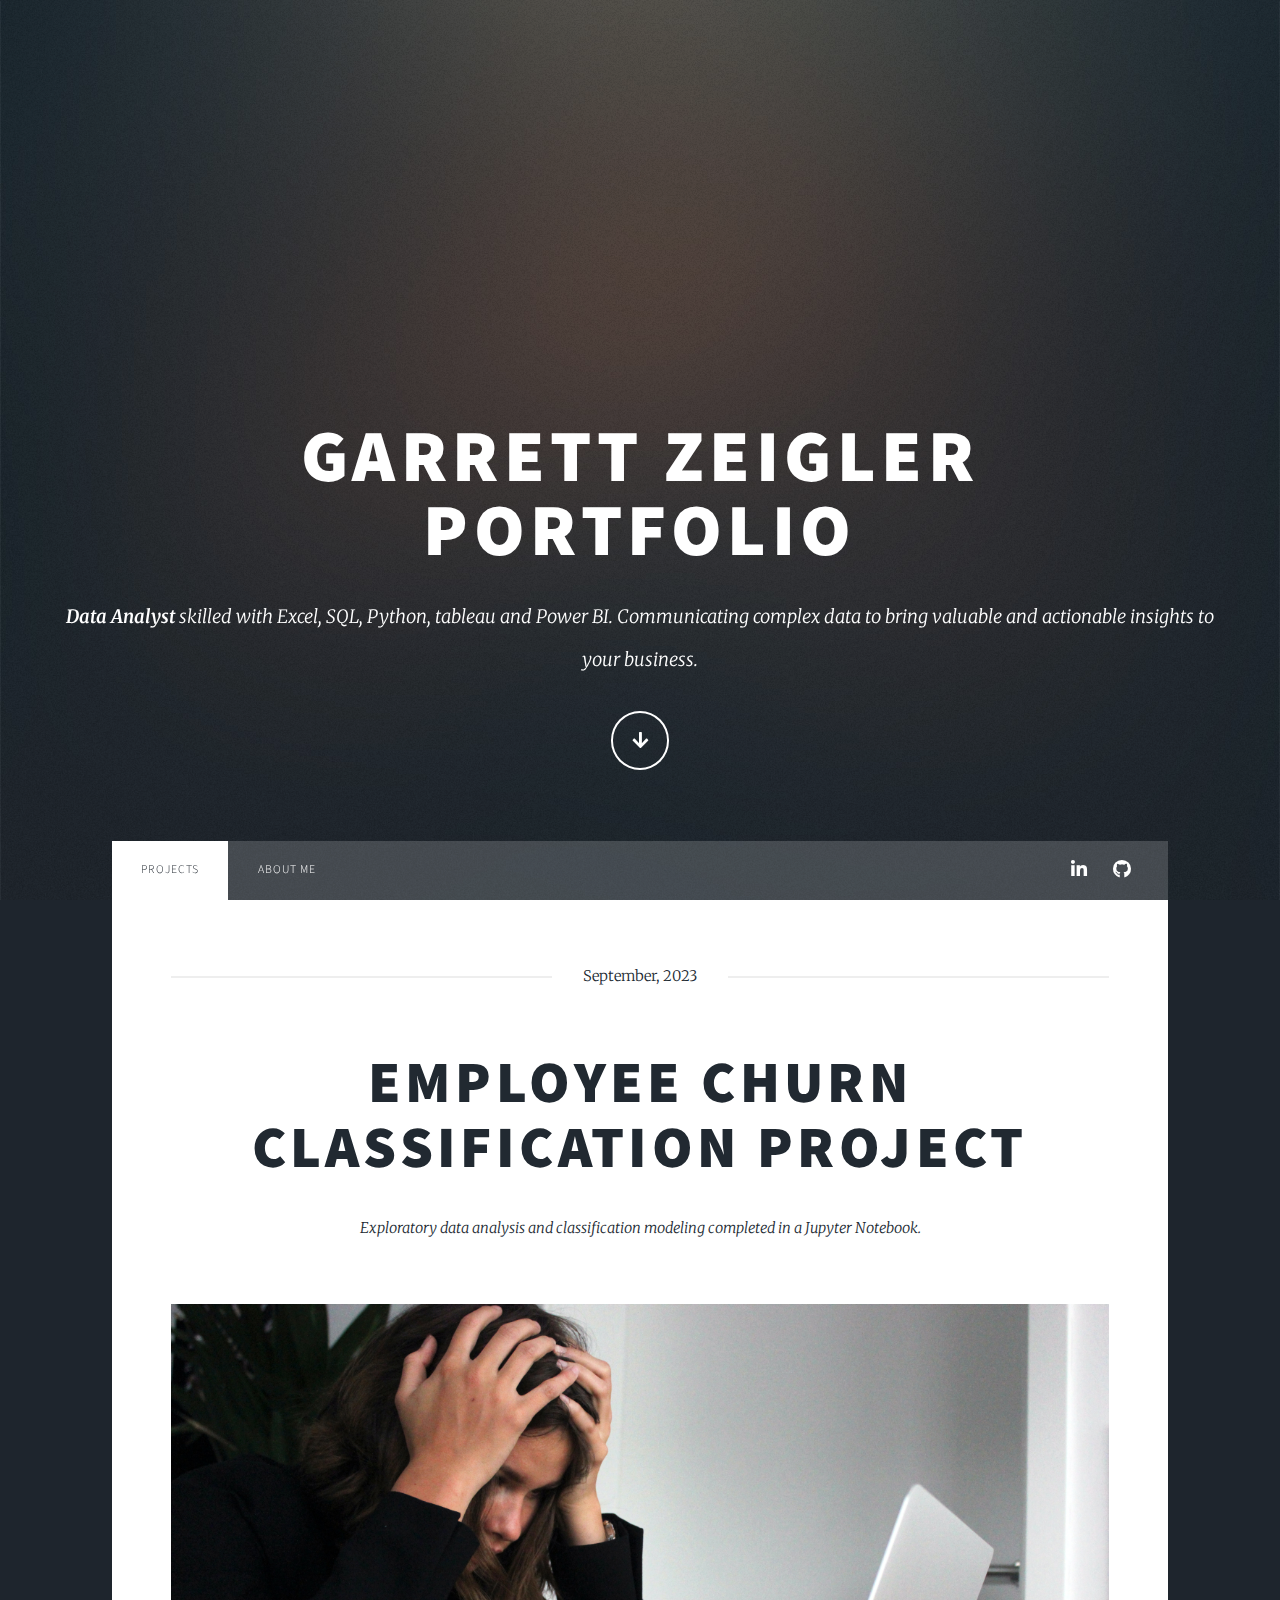
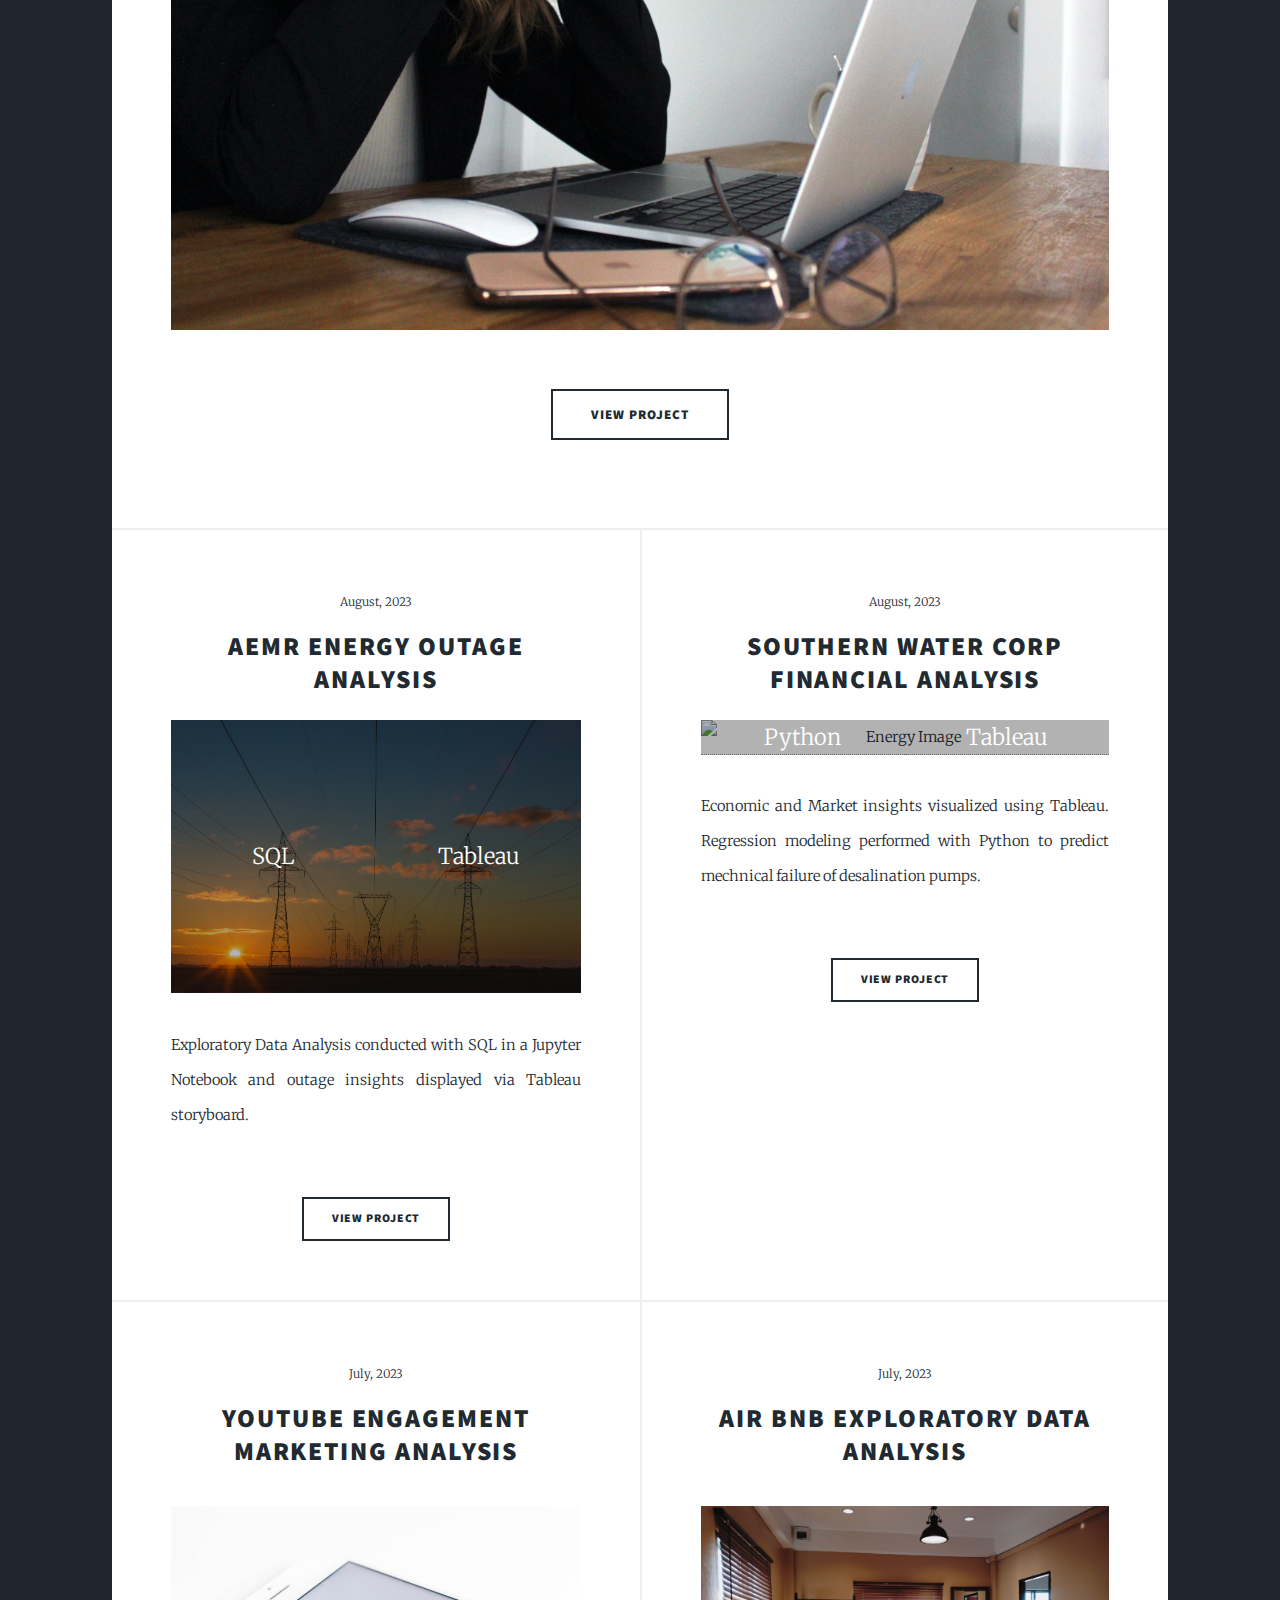
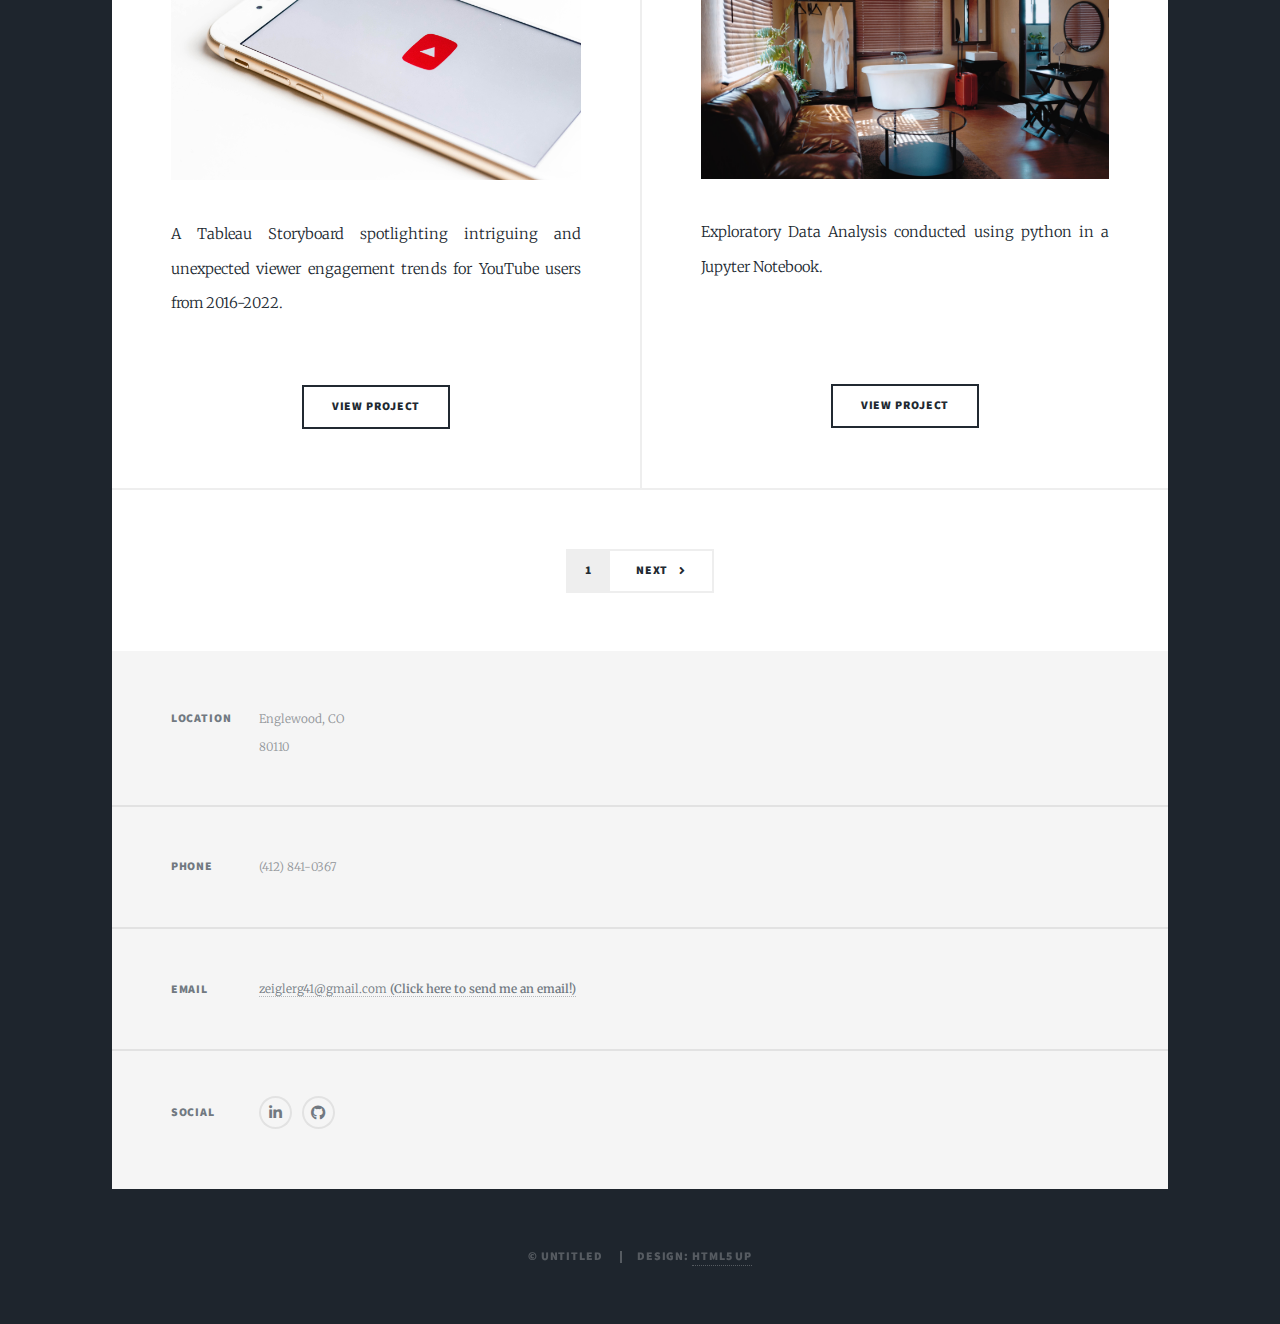
==== commit ad836fa6: "Uploaded files with typos fixed" ====
--- a/index.html
+++ b/index.html
@@ -17,9 +17,6 @@
       rel="stylesheet"
       href="https://use.fontawesome.com/releases/v5.9.0/css/all.css"
     />
-    <noscript
-      ><link rel="stylesheet" href="assets/css/noscript.css"
-    /></noscript>
   </head>
   <body class="is-preload">
     <!-- Wrapper -->
@@ -61,14 +58,16 @@
           <li>
             <a
               href="http://www.linkedin.com/in/garrettzeigler"
-              class="icon brands fa-linkedin-in" target="_blank"
+              class="icon brands fa-linkedin-in"
+              target="_blank"
               ><span class="label">LinkedIn</span></a
             >
           </li>
           <li>
             <a
               href="https://github.com/zeiglerg41"
-              class="icon brands fa-github" target="_blank"
+              class="icon brands fa-github"
+              target="_blank"
               ><span class="label">GitHub</span></a
             >
           </li>
@@ -166,7 +165,7 @@
             </div>
             <br />
             <p>
-              Economic and Market insights visualized using Tabluea. Regression
+              Economic and Market insights visualized using Tableau. Regression
               modeling performed with Python to predict mechnical failure of
               desalination pumps.
             </p>
@@ -194,7 +193,7 @@
               ><img src="images/youtube.jpg" alt=""
             /></a>
             <p>
-              A Tabluea Storyboard spotlighting intriguing and unexpected viewer
+              A Tableau Storyboard spotlighting intriguing and unexpected viewer
               engagement trends for YouTube users from 2016-2022.
             </p>
             <br />
@@ -251,33 +250,6 @@
 
       <!-- Footer -->
       <footer id="footer">
-        <section>
-          <form method="post" action="#">
-            <div class="fields">
-              <p>
-                Have a question about one of my projects or want to get a hold
-                of me just to chat?
-                <br />
-                Send me as message below!
-              </p>
-              <div class="field">
-                <label for="name">Name</label>
-                <input type="text" name="name" id="name" />
-              </div>
-              <div class="field">
-                <label for="email">Email</label>
-                <input type="text" name="email" id="email" />
-              </div>
-              <div class="field">
-                <label for="message">Message</label>
-                <textarea name="message" id="message" rows="3"></textarea>
-              </div>
-            </div>
-            <ul class="actions">
-              <li><input type="submit" value="Send Message" /></li>
-            </ul>
-          </form>
-        </section>
         <section class="split contact">
           <section class="alt">
             <h3>Location</h3>
@@ -288,11 +260,19 @@
           </section>
           <section>
             <h3>Phone</h3>
-            <p><a href="#">(412) 841-0367</a></p>
+            <p>(412) 841-0367</p>
           </section>
           <section>
             <h3>Email</h3>
-            <p><a href="#">zeiglerg41@gmail.com</a></p>
+            <p>
+              <a
+                href="https://mail.google.com/mail/?view=cm&fs=1&to=zeiglerg41@gmail.com&su=Inquiry&body="
+                target="_blank"
+                >zeiglerg41@gmail.com<b>
+                  (Click here to send me an email!)</b
+                ></a
+              >
+            </p>
           </section>
           <section>
             <h3>Social</h3>
@@ -300,14 +280,16 @@
               <li>
                 <a
                   href="http://www.linkedin.com/in/garrettzeigler"
-                  class="icon brands fa-linkedin-in" target="_blank"
+                  class="icon brands fa-linkedin-in"
+                  target="_blank"
                   ><span class="label">LinkedIn</span></a
                 >
               </li>
               <li>
                 <a
                   href="https://github.com/zeiglerg41"
-                  class="icon brands fa-github" target="_blank"
+                  class="icon brands fa-github"
+                  target="_blank"
                   ><span class="label">GitHub</span></a
                 >
               </li>
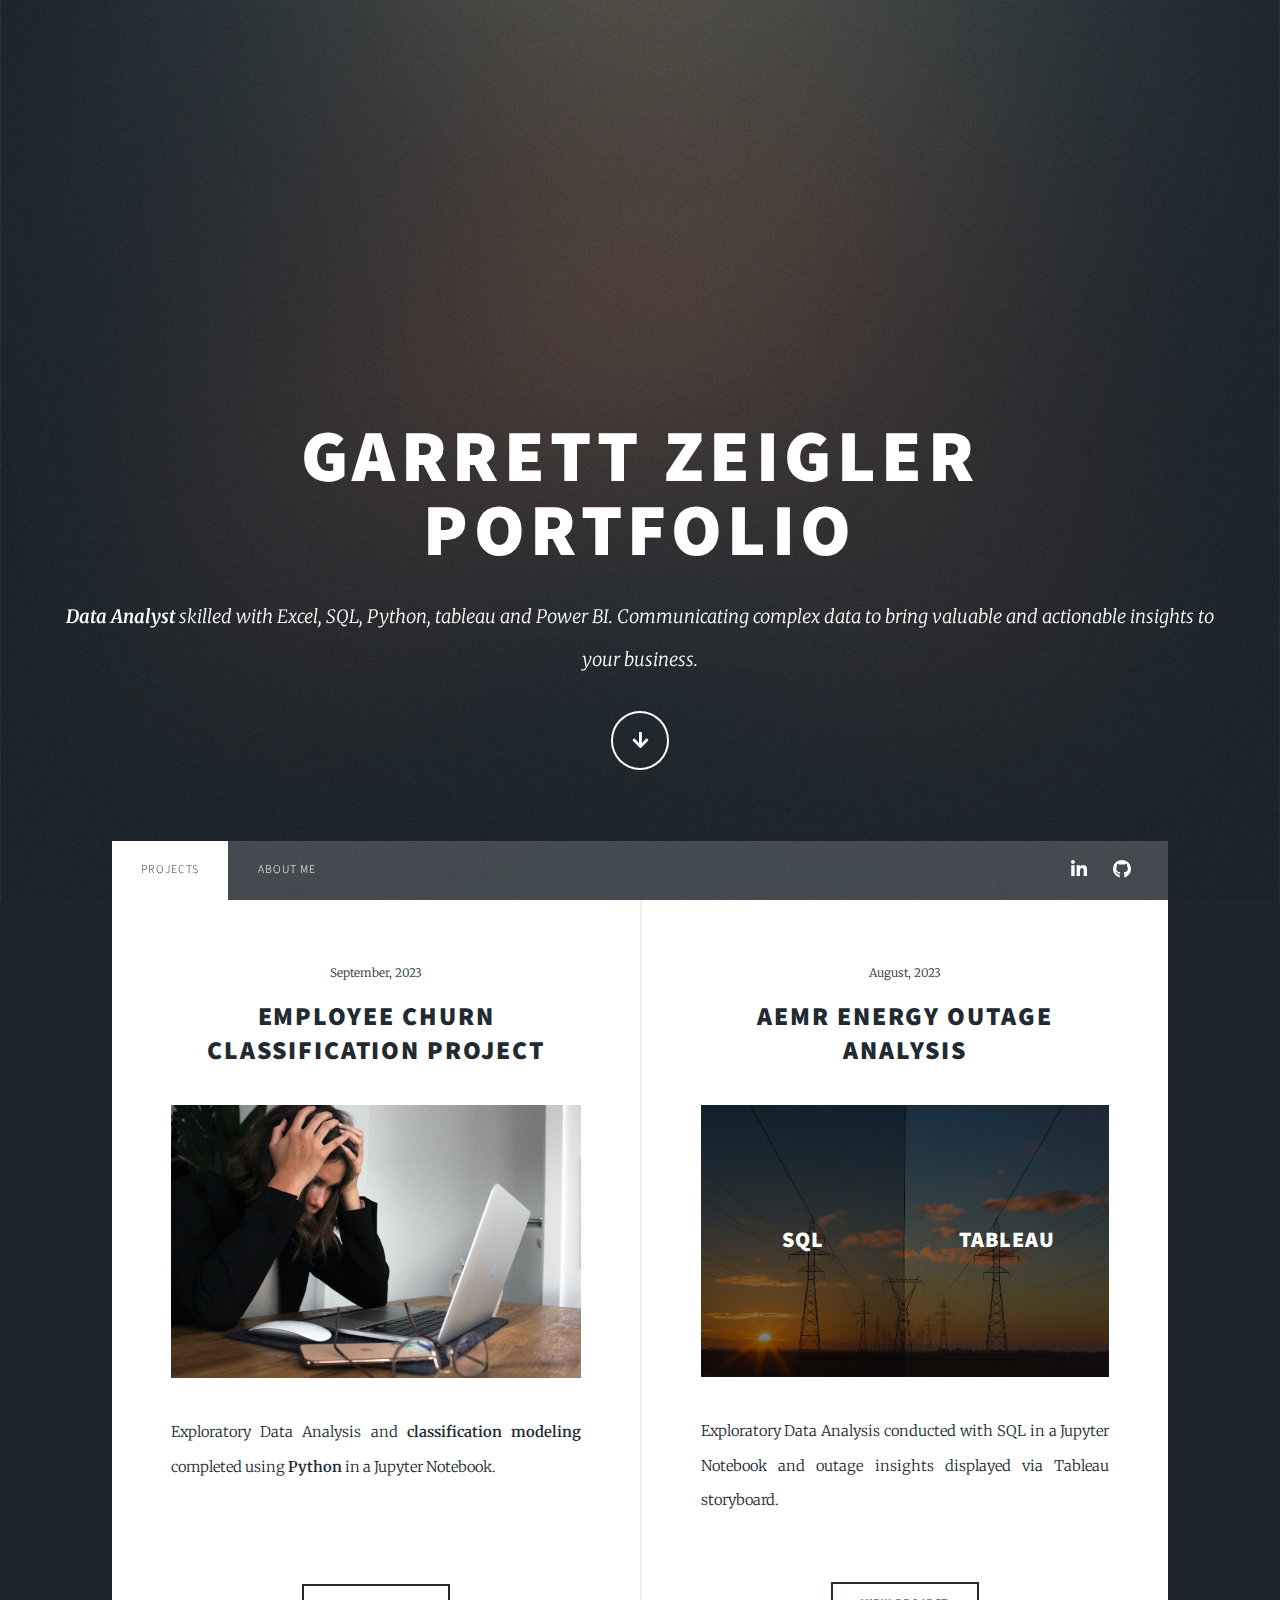
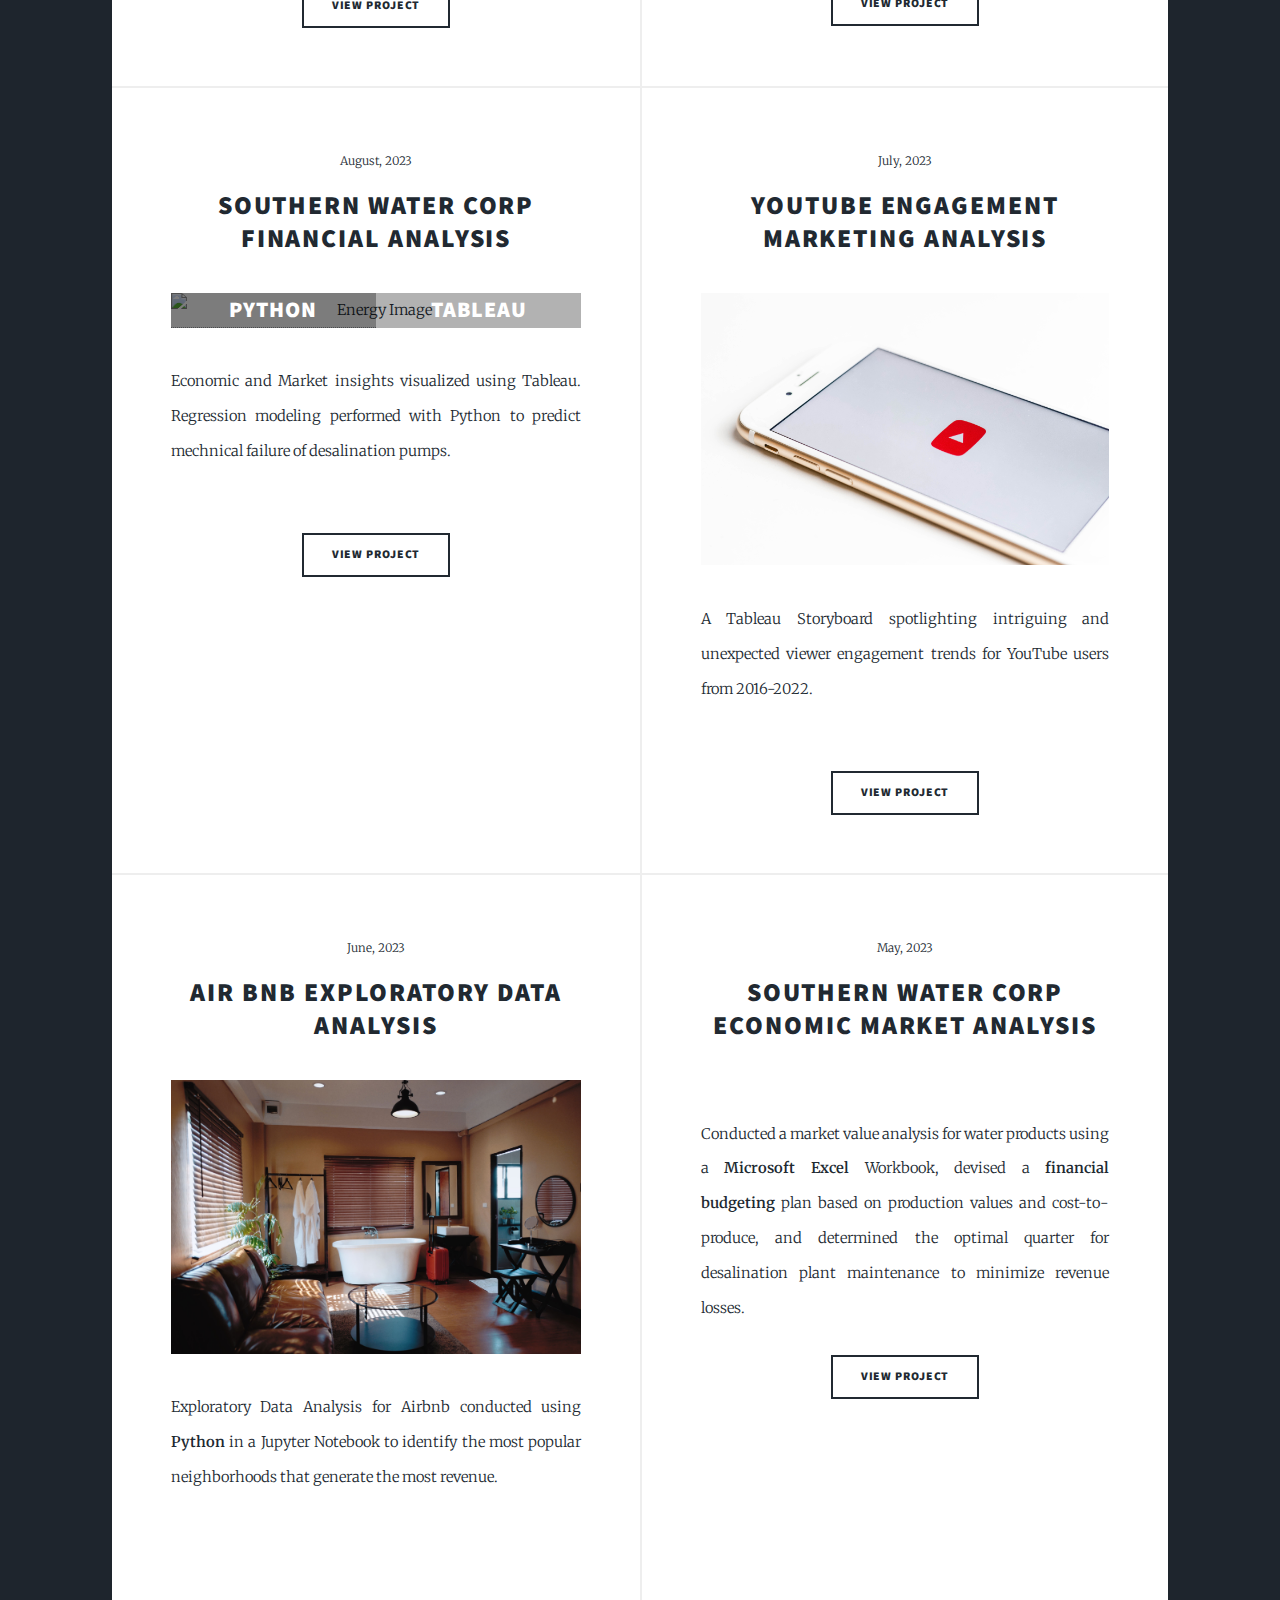
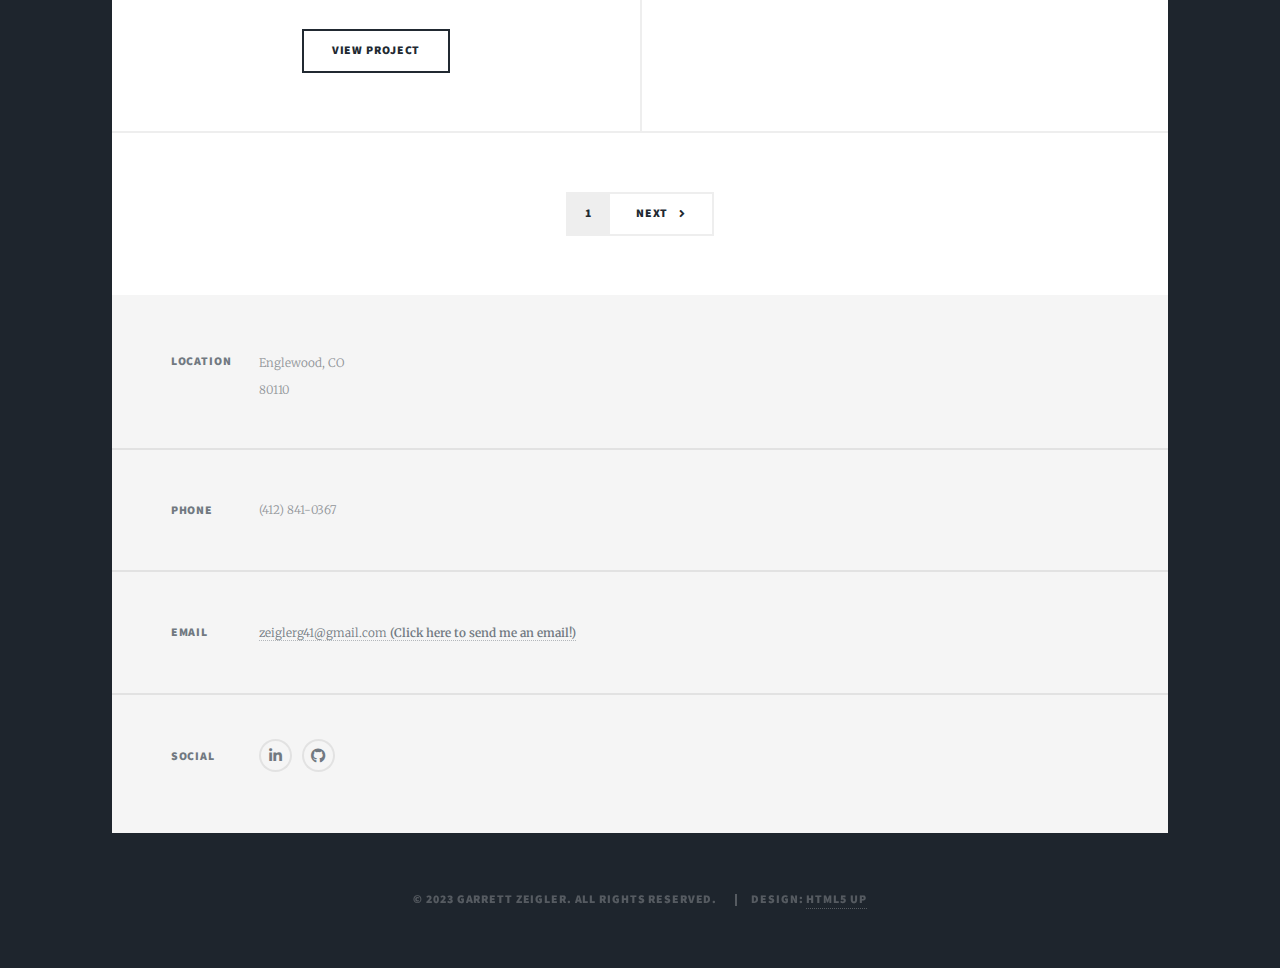
==== commit 28d8bea7: "Updated hyperlink to SWC to view only" ====
--- a/index.html
+++ b/index.html
@@ -77,47 +77,50 @@
       <!-- Main -->
       <div id="main">
         <!-- Featured Post -->
-        <article class="post featured">
-          <header class="major">
-            <span class="date">September, 2023</span>
-            <h2>Employee Churn classification project</h2>
-            <p>
-              Exploratory data analysis and classification modeling completed in
-              a Jupyter Notebook.
-            </p>
-          </header>
-          <a
-            href="https://github.com/zeiglerg41/capstone_II_employee_churn/blob/7a2cb08b3b236448543267a39d66e157c0d852d6/v2_employee_turnover_eda.ipynb"
-            class="image main"
-            target="_blank"
-            ><img src="images/stress.jpg" alt=""
-          /></a>
-          <ul class="actions special">
-            <li>
-              <a
-                href="https://github.com/zeiglerg41/capstone_II_employee_churn/blob/7a2cb08b3b236448543267a39d66e157c0d852d6/v2_employee_turnover_eda.ipynb"
-                class="button large"
-                target="_blank"
-                >View project</a
-              >
-            </li>
-          </ul>
-        </article>
 
         <!-- Posts -->
         <section class="posts">
           <article>
             <header>
+              <span class="date">September, 2023</span>
+              <h2>Employee Churn classification project</h2>
+            </header>
+            <a
+              href="https://github.com/zeiglerg41/capstone_II_employee_churn/blob/7a2cb08b3b236448543267a39d66e157c0d852d6/v2_employee_turnover_eda.ipynb"
+              class="image fit"
+              target="_blank"
+              ><img src="images/stress.jpg" alt=""
+            /></a>
+            <p>
+              Exploratory Data Analysis and
+              <b>classification modeling</b> completed using <b>Python</b> in a
+              Jupyter Notebook.
+            </p>
+            <br /><br />
+            <ul class="actions special">
+              <li>
+                <a
+                  href="https://github.com/zeiglerg41/capstone_II_employee_churn/blob/7a2cb08b3b236448543267a39d66e157c0d852d6/v2_employee_turnover_eda.ipynb"
+                  class="button"
+                  target="_blank"
+                  >View project</a
+                >
+              </li>
+            </ul>
+          </article>
+
+          <article>
+            <header>
               <span class="date">August, 2023</span>
               <h2>AEMR Energy Outage Analysis</h2>
             </header>
-            <div class="image-container">
+            <div class="image fit">
               <img src="images/energy.jpg" alt="Energy Image" />
               <a
                 href="https://github.com/zeiglerg41/SQL/blob/65ae4724a174b4909145ac3aff35c2791d7ef05a/AEMR_SQL_Case_Study.ipynb"
                 class="overlay left"
                 target="_blank"
-                >SQL</a
+                ><h5>SQL</a
               >
               <a
                 href="https://public.tableau.com/app/profile/garrett.zeigler/viz/AEMREnergyOutageCaseStudy/AEMRCaseStudy"
@@ -126,7 +129,6 @@
                 >Tableau</a
               >
             </div>
-            <br />
             <p>
               Exploratory Data Analysis conducted with SQL in a Jupyter Notebook
               and outage insights displayed via Tableau storyboard.
@@ -148,13 +150,13 @@
               <span class="date">August, 2023</span>
               <h2>Southern Water Corp Financial Analysis</h2>
             </header>
-            <div class="image-container">
+            <div class="image fit">
               <img src="images/water_plant.jpg" alt="Energy Image" />
               <a
                 href="https://github.com/zeiglerg41/Python/blob/7d1cd2fb1d335bc8688efe6ddc2767d666e6a555/Southern_Water_Corp_OLS_Case_Study_Student_Facing_160221.ipynb"
                 class="overlay left"
                 target="_blank"
-                >Python</a
+                ><h5>Python</a
               >
               <a
                 href="https://public.tableau.com/app/profile/garrett.zeigler/viz/FinancialAnalysisCaseStudy-SouthernWaterCorpExecutivePresentation/FinancialAnalysis-SouthernWaterCorps"
@@ -163,7 +165,6 @@
                 >Tableau</a
               >
             </div>
-            <br />
             <p>
               Economic and Market insights visualized using Tableau. Regression
               modeling performed with Python to predict mechnical failure of
@@ -211,7 +212,7 @@
 
           <article>
             <header>
-              <span class="date">July, 2023</span>
+              <span class="date">June, 2023</span>
               <h2>Air bnb exploratory data analysis</h2>
             </header>
             <a
@@ -221,14 +222,42 @@
               ><img src="images/bnb.jpg" alt=""
             /></a>
             <p>
-              Exploratory Data Analysis conducted using python in a Jupyter
-              Notebook.
-            </p>
-            <br /><br />
+              Exploratory Data Analysis for Airbnb conducted using <b>Python</b> in a
+              Jupyter Notebook to identify the most popular neighborhoods that generate the most revenue.
+            </p>
+            <br /><br /><br/>
             <ul class="actions special">
               <li>
                 <a
                   href="https://github.com/zeiglerg41/SQL/blob/main/Airbnb_mini_EDA.ipynb"
+                  class="button"
+                  target="_blank"
+                  >View Project</a
+                >
+              </li>
+            </ul>
+          </article>
+          <article>
+            <header>
+              <span class="date">May, 2023</span>
+              <h2>Southern Water Corp Economic Market Analysis</h2>
+            </header>
+            <a
+              href="https://1drv.ms/x/s!Ap0z1jFN6xSzjRdm9OInwE-WLvu9?e=CTLOCp"
+              class="image fit"
+              target="_blank"
+              ><img src="images/econ.jpg" alt=""
+            /></a>
+            <p>
+              Conducted a market value analysis for water products using a
+              <b>Microsoft Excel</b> Workbook, devised a <b>financial budgeting</b> plan based
+              on production values and cost-to-produce, and determined the optimal quarter for
+              desalination plant maintenance to minimize revenue losses.
+            </p>
+            <ul class="actions special">
+              <li>
+                <a
+                  href="https://1drv.ms/x/s!Ap0z1jFN6xSzjRdm9OInwE-WLvu9?e=CTLOCp"
                   class="button"
                   target="_blank"
                   >View Project</a
@@ -301,7 +330,7 @@
       <!-- Copyright -->
       <div id="copyright">
         <ul>
-          <li>&copy; Untitled</li>
+          <li>&copy; 2023 Garrett Zeigler. All Rights Reserved.</li>
           <li>Design: <a href="https://html5up.net">HTML5 UP</a></li>
         </ul>
       </div>
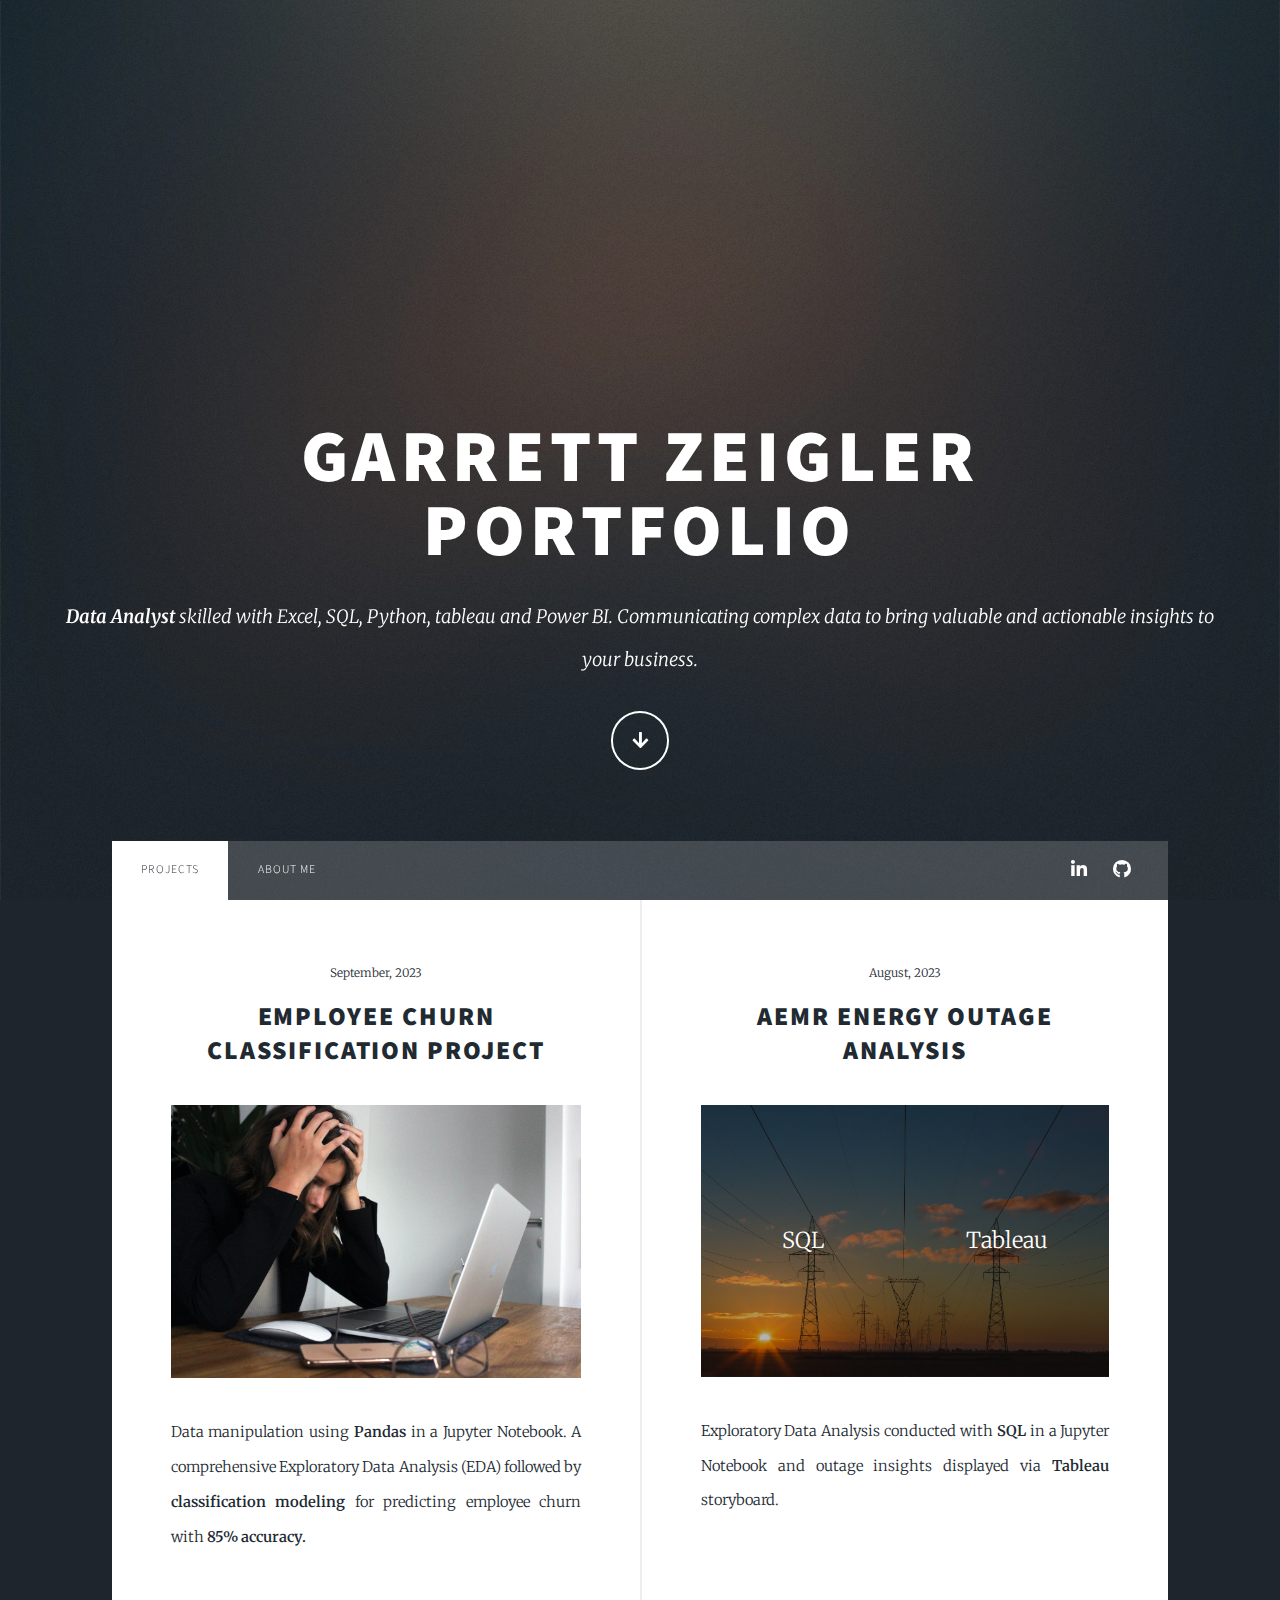
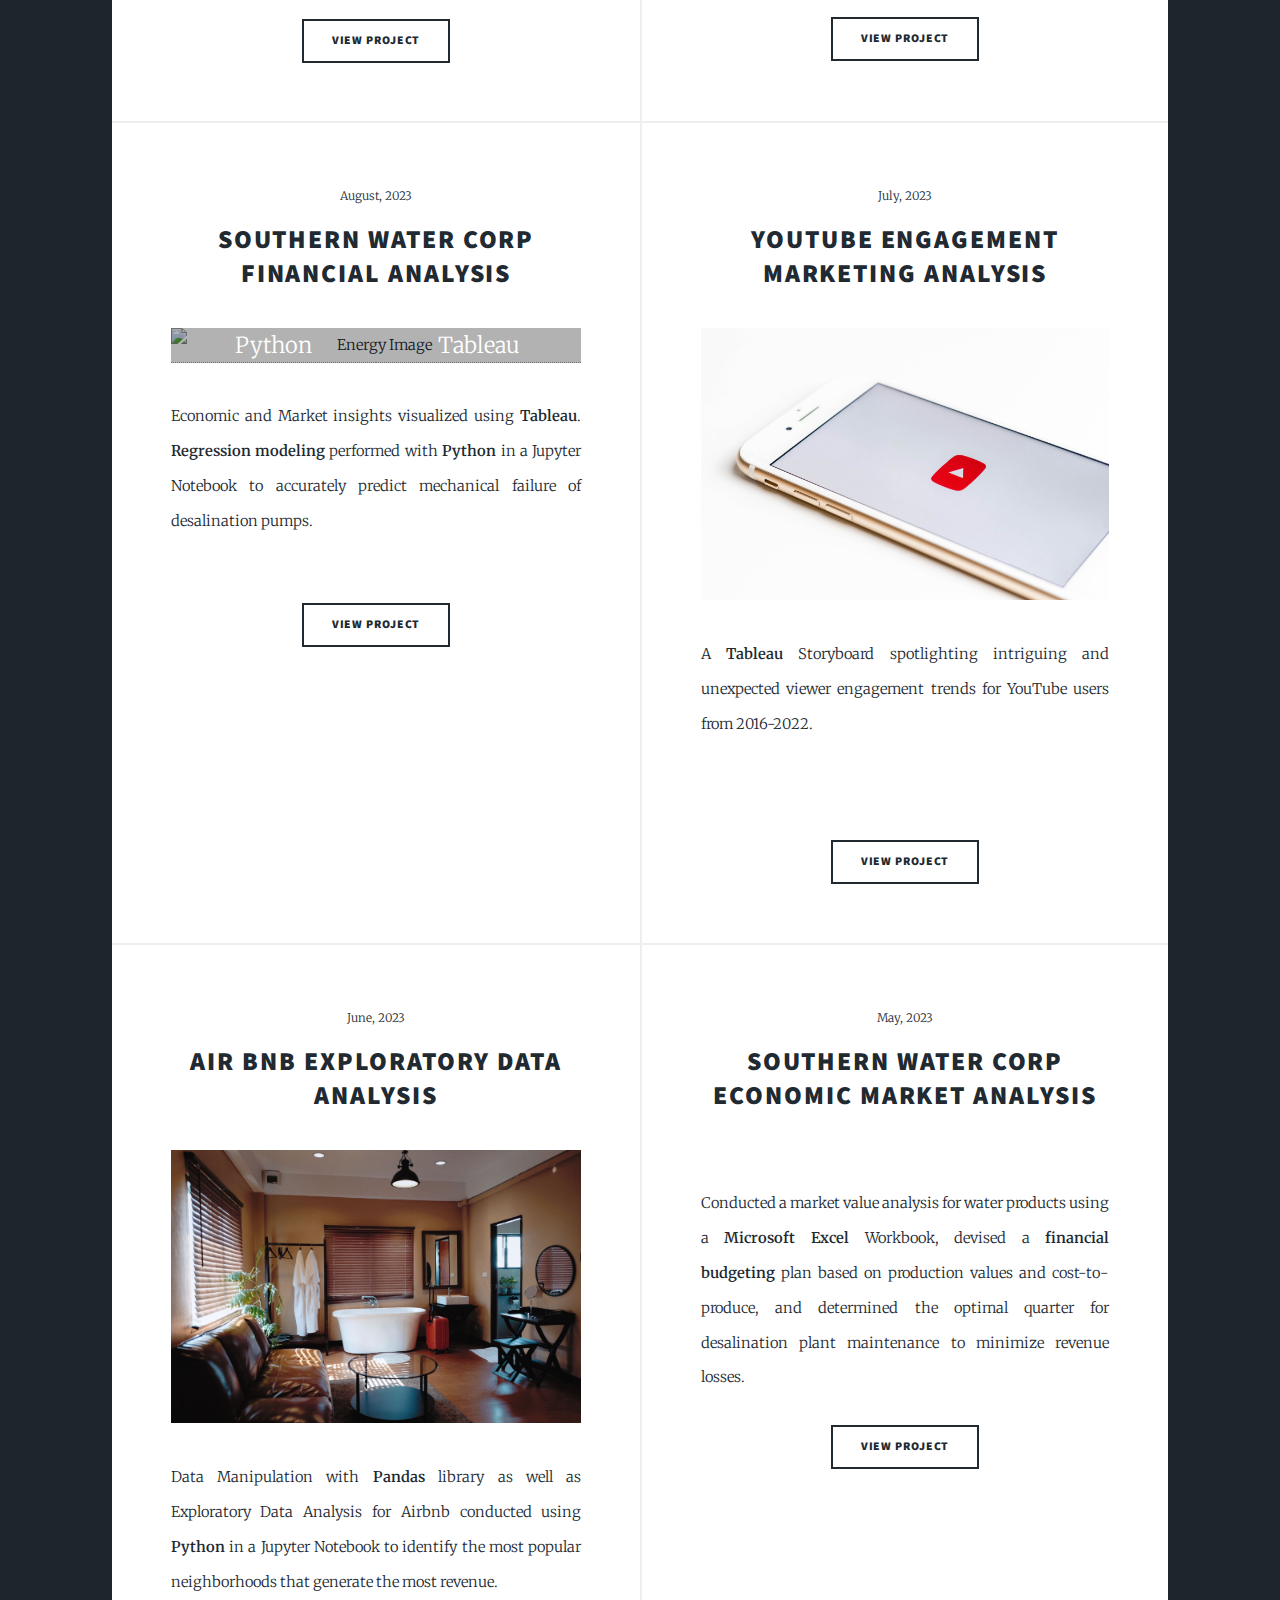
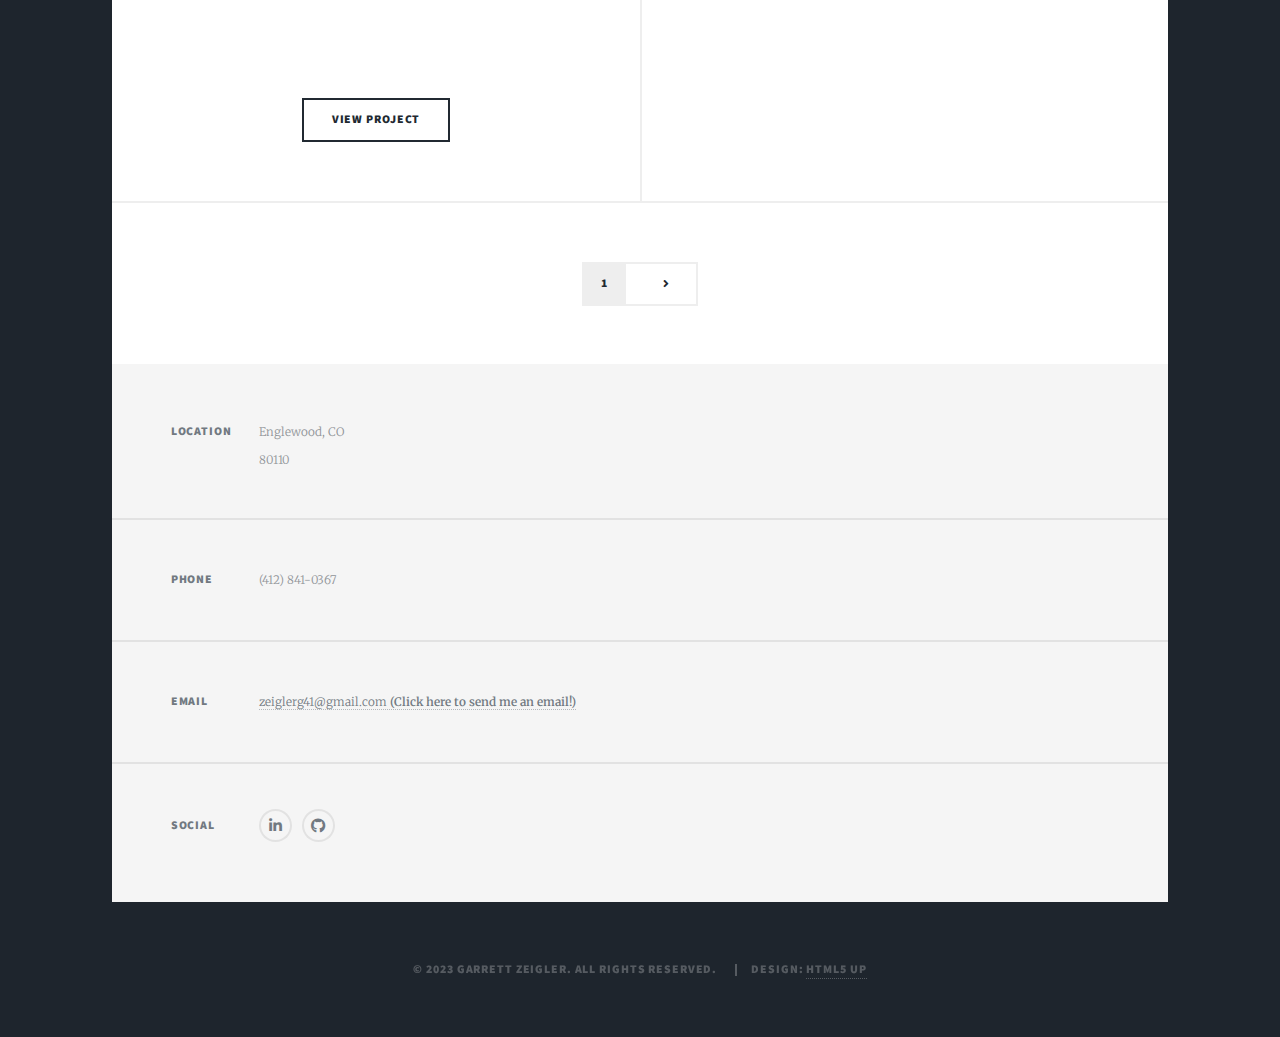
==== commit a3b7df2b: "Updated link to capstone project" ====
--- a/index.html
+++ b/index.html
@@ -86,17 +86,18 @@
               <h2>Employee Churn classification project</h2>
             </header>
             <a
-              href="https://github.com/zeiglerg41/capstone_II_employee_churn/blob/7a2cb08b3b236448543267a39d66e157c0d852d6/v2_employee_turnover_eda.ipynb"
+              href="https://github.com/zeiglerg41/capstone_II_employee_churn/blob/4732cf8295e3df8b3ae978ae4eceaa034bcdd4e5/v2_employee_turnover_eda.ipynb"
               class="image fit"
               target="_blank"
               ><img src="images/stress.jpg" alt=""
             /></a>
             <p>
-              Exploratory Data Analysis and
-              <b>classification modeling</b> completed using <b>Python</b> in a
-              Jupyter Notebook.
-            </p>
-            <br /><br />
+              Data manipulation using <b>Pandas</b> in a Jupyter Notebook. A
+              comprehensive Exploratory Data Analysis (EDA) followed by
+              <b>classification modeling</b> for predicting employee churn with
+              <b>85% accuracy.</b>
+            </p>
+            <br />
             <ul class="actions special">
               <li>
                 <a
@@ -120,7 +121,7 @@
                 href="https://github.com/zeiglerg41/SQL/blob/65ae4724a174b4909145ac3aff35c2791d7ef05a/AEMR_SQL_Case_Study.ipynb"
                 class="overlay left"
                 target="_blank"
-                ><h5>SQL</a
+                >SQL</a
               >
               <a
                 href="https://public.tableau.com/app/profile/garrett.zeigler/viz/AEMREnergyOutageCaseStudy/AEMRCaseStudy"
@@ -130,10 +131,11 @@
               >
             </div>
             <p>
-              Exploratory Data Analysis conducted with SQL in a Jupyter Notebook
-              and outage insights displayed via Tableau storyboard.
-            </p>
-            <br />
+              Exploratory Data Analysis conducted with <b>SQL</b> in a Jupyter
+              Notebook and outage insights displayed via
+              <b>Tableau</b> storyboard.
+            </p>
+            <br /><br />
             <ul class="actions special">
               <li>
                 <a
@@ -156,7 +158,7 @@
                 href="https://github.com/zeiglerg41/Python/blob/7d1cd2fb1d335bc8688efe6ddc2767d666e6a555/Southern_Water_Corp_OLS_Case_Study_Student_Facing_160221.ipynb"
                 class="overlay left"
                 target="_blank"
-                ><h5>Python</a
+                >Python</a
               >
               <a
                 href="https://public.tableau.com/app/profile/garrett.zeigler/viz/FinancialAnalysisCaseStudy-SouthernWaterCorpExecutivePresentation/FinancialAnalysis-SouthernWaterCorps"
@@ -166,8 +168,9 @@
               >
             </div>
             <p>
-              Economic and Market insights visualized using Tableau. Regression
-              modeling performed with Python to predict mechnical failure of
+              Economic and Market insights visualized using <b>Tableau</b>.
+              <b>Regression modeling </b> performed with <b>Python</b> in a
+              Jupyter Notebook to accurately predict mechanical failure of
               desalination pumps.
             </p>
             <ul class="actions special">
@@ -194,10 +197,10 @@
               ><img src="images/youtube.jpg" alt=""
             /></a>
             <p>
-              A Tableau Storyboard spotlighting intriguing and unexpected viewer
-              engagement trends for YouTube users from 2016-2022.
-            </p>
-            <br />
+              A <b>Tableau</b> Storyboard spotlighting intriguing and unexpected
+              viewer engagement trends for YouTube users from 2016-2022.
+            </p>
+            <br /><br />
             <ul class="actions special">
               <li>
                 <a
@@ -222,10 +225,12 @@
               ><img src="images/bnb.jpg" alt=""
             /></a>
             <p>
-              Exploratory Data Analysis for Airbnb conducted using <b>Python</b> in a
-              Jupyter Notebook to identify the most popular neighborhoods that generate the most revenue.
-            </p>
-            <br /><br /><br/>
+              Data Manipulation with <b>Pandas</b> library as well as
+              Exploratory Data Analysis for Airbnb conducted using
+              <b>Python</b> in a Jupyter Notebook to identify the most popular
+              neighborhoods that generate the most revenue.
+            </p>
+            <br /><br />
             <ul class="actions special">
               <li>
                 <a
@@ -250,8 +255,9 @@
             /></a>
             <p>
               Conducted a market value analysis for water products using a
-              <b>Microsoft Excel</b> Workbook, devised a <b>financial budgeting</b> plan based
-              on production values and cost-to-produce, and determined the optimal quarter for
+              <b>Microsoft Excel</b> Workbook, devised a
+              <b>financial budgeting</b> plan based on production values and
+              cost-to-produce, and determined the optimal quarter for
               desalination plant maintenance to minimize revenue losses.
             </p>
             <ul class="actions special">
@@ -272,7 +278,7 @@
           <div class="pagination">
             <!--<a href="#" class="previous">Prev</a>-->
             <a href="#" class="page active">1</a>
-            <a href="#" class="next">Next</a>
+            <a href="#" class="next"></a>
           </div>
         </footer>
       </div>
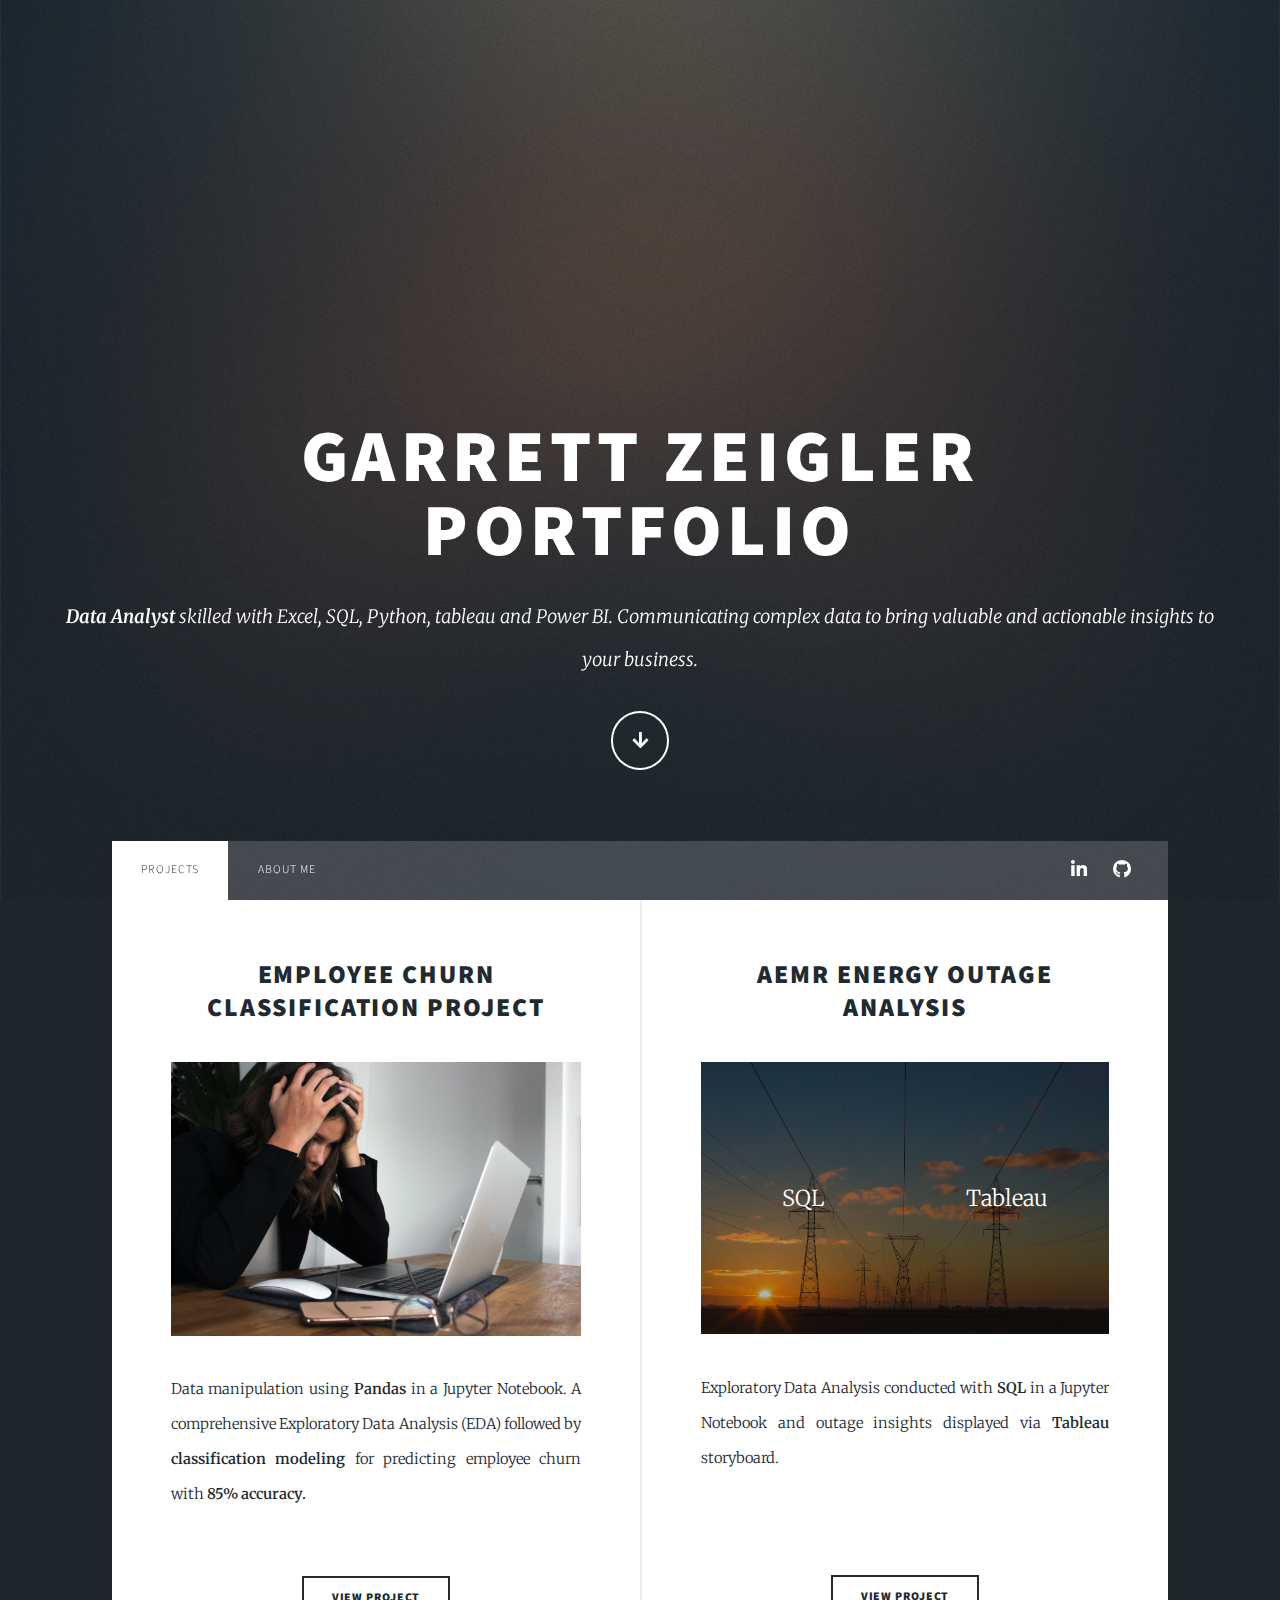
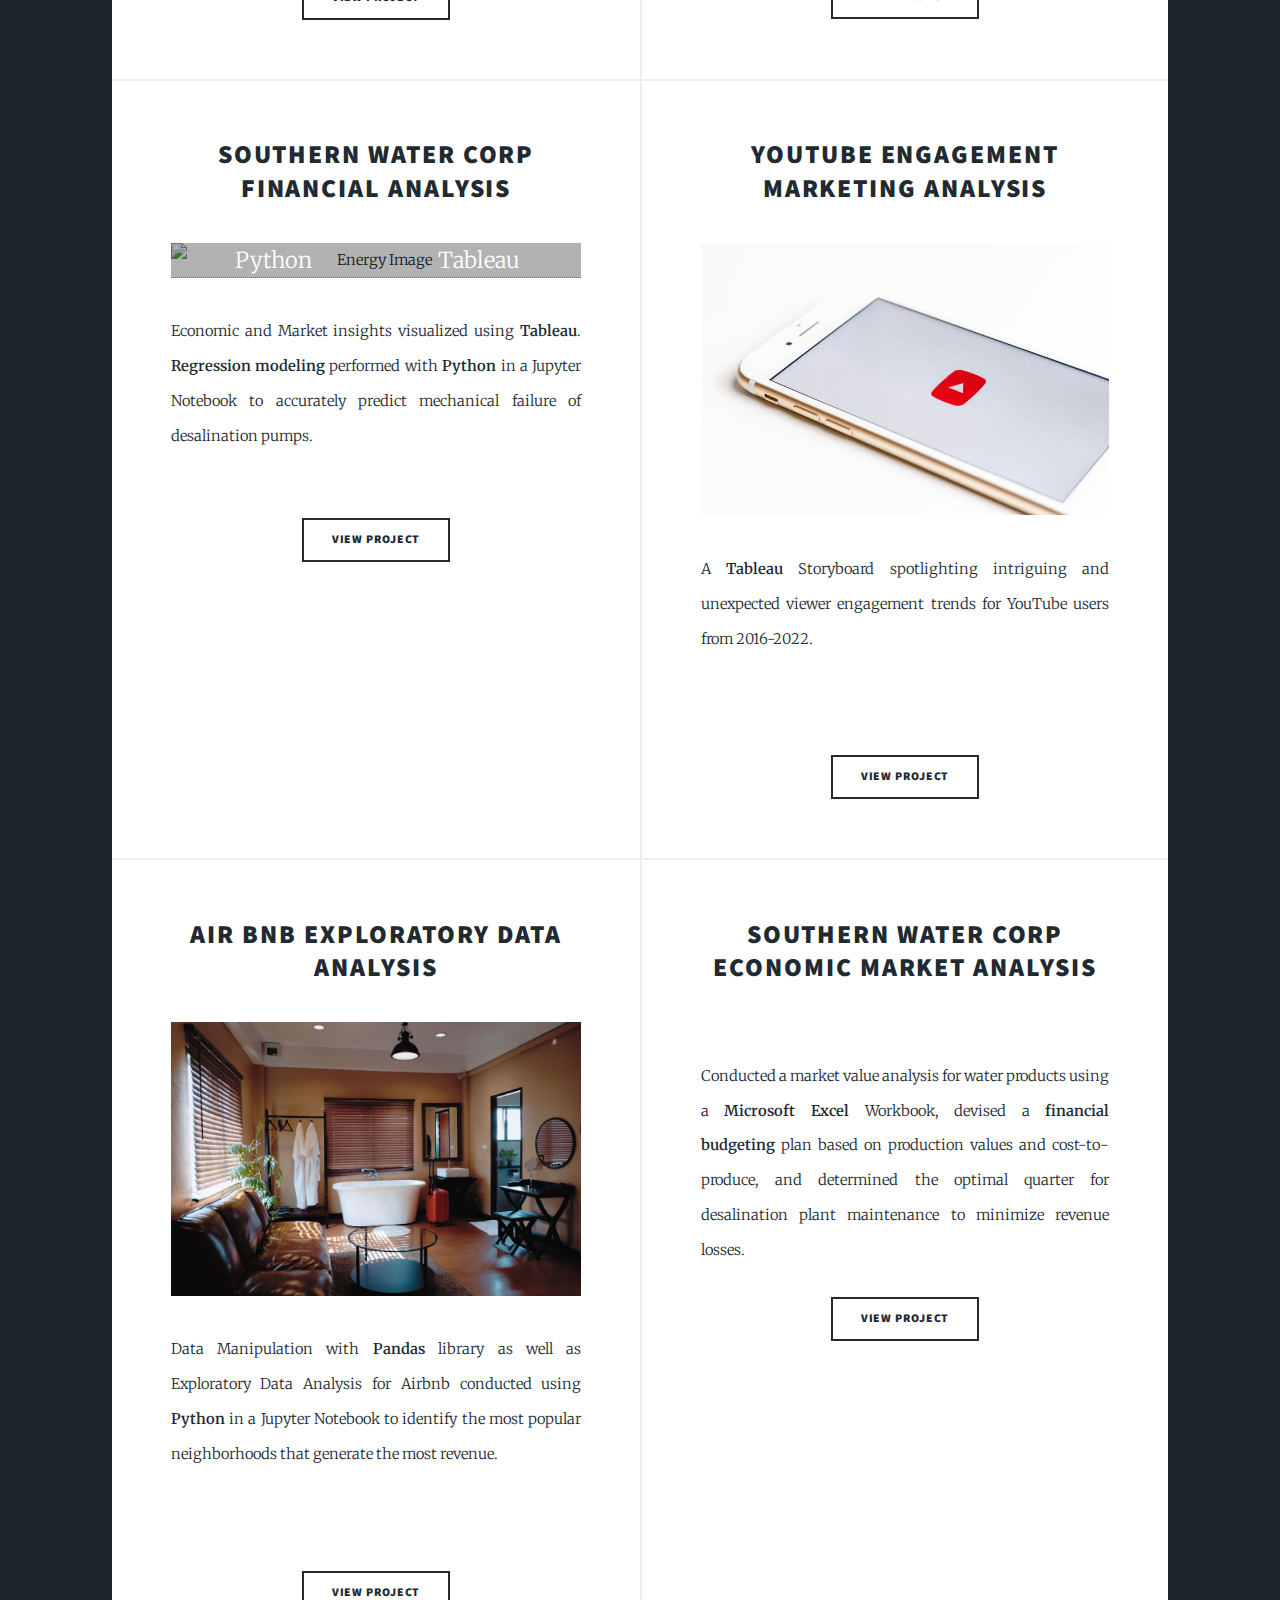
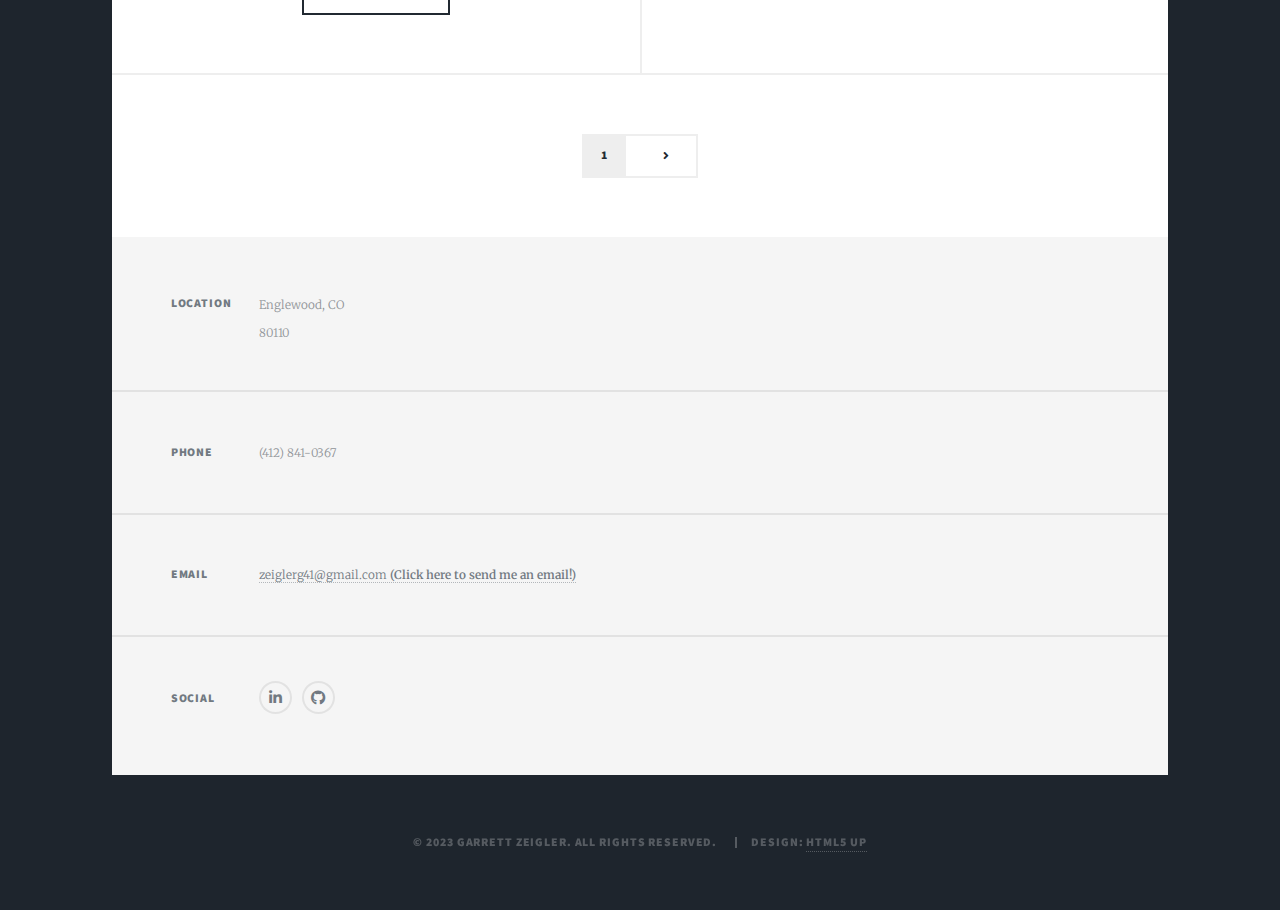
==== commit 83af632b: "Removed dates for project cards" ====
--- a/index.html
+++ b/index.html
@@ -82,7 +82,6 @@
         <section class="posts">
           <article>
             <header>
-              <span class="date">September, 2023</span>
               <h2>Employee Churn classification project</h2>
             </header>
             <a
@@ -112,7 +111,6 @@
 
           <article>
             <header>
-              <span class="date">August, 2023</span>
               <h2>AEMR Energy Outage Analysis</h2>
             </header>
             <div class="image fit">
@@ -149,7 +147,6 @@
           </article>
           <article>
             <header>
-              <span class="date">August, 2023</span>
               <h2>Southern Water Corp Financial Analysis</h2>
             </header>
             <div class="image fit">
@@ -187,7 +184,6 @@
 
           <article>
             <header>
-              <span class="date">July, 2023</span>
               <h2>Youtube Engagement Marketing Analysis</h2>
             </header>
             <a
@@ -215,7 +211,6 @@
 
           <article>
             <header>
-              <span class="date">June, 2023</span>
               <h2>Air bnb exploratory data analysis</h2>
             </header>
             <a
@@ -244,7 +239,6 @@
           </article>
           <article>
             <header>
-              <span class="date">May, 2023</span>
               <h2>Southern Water Corp Economic Market Analysis</h2>
             </header>
             <a
